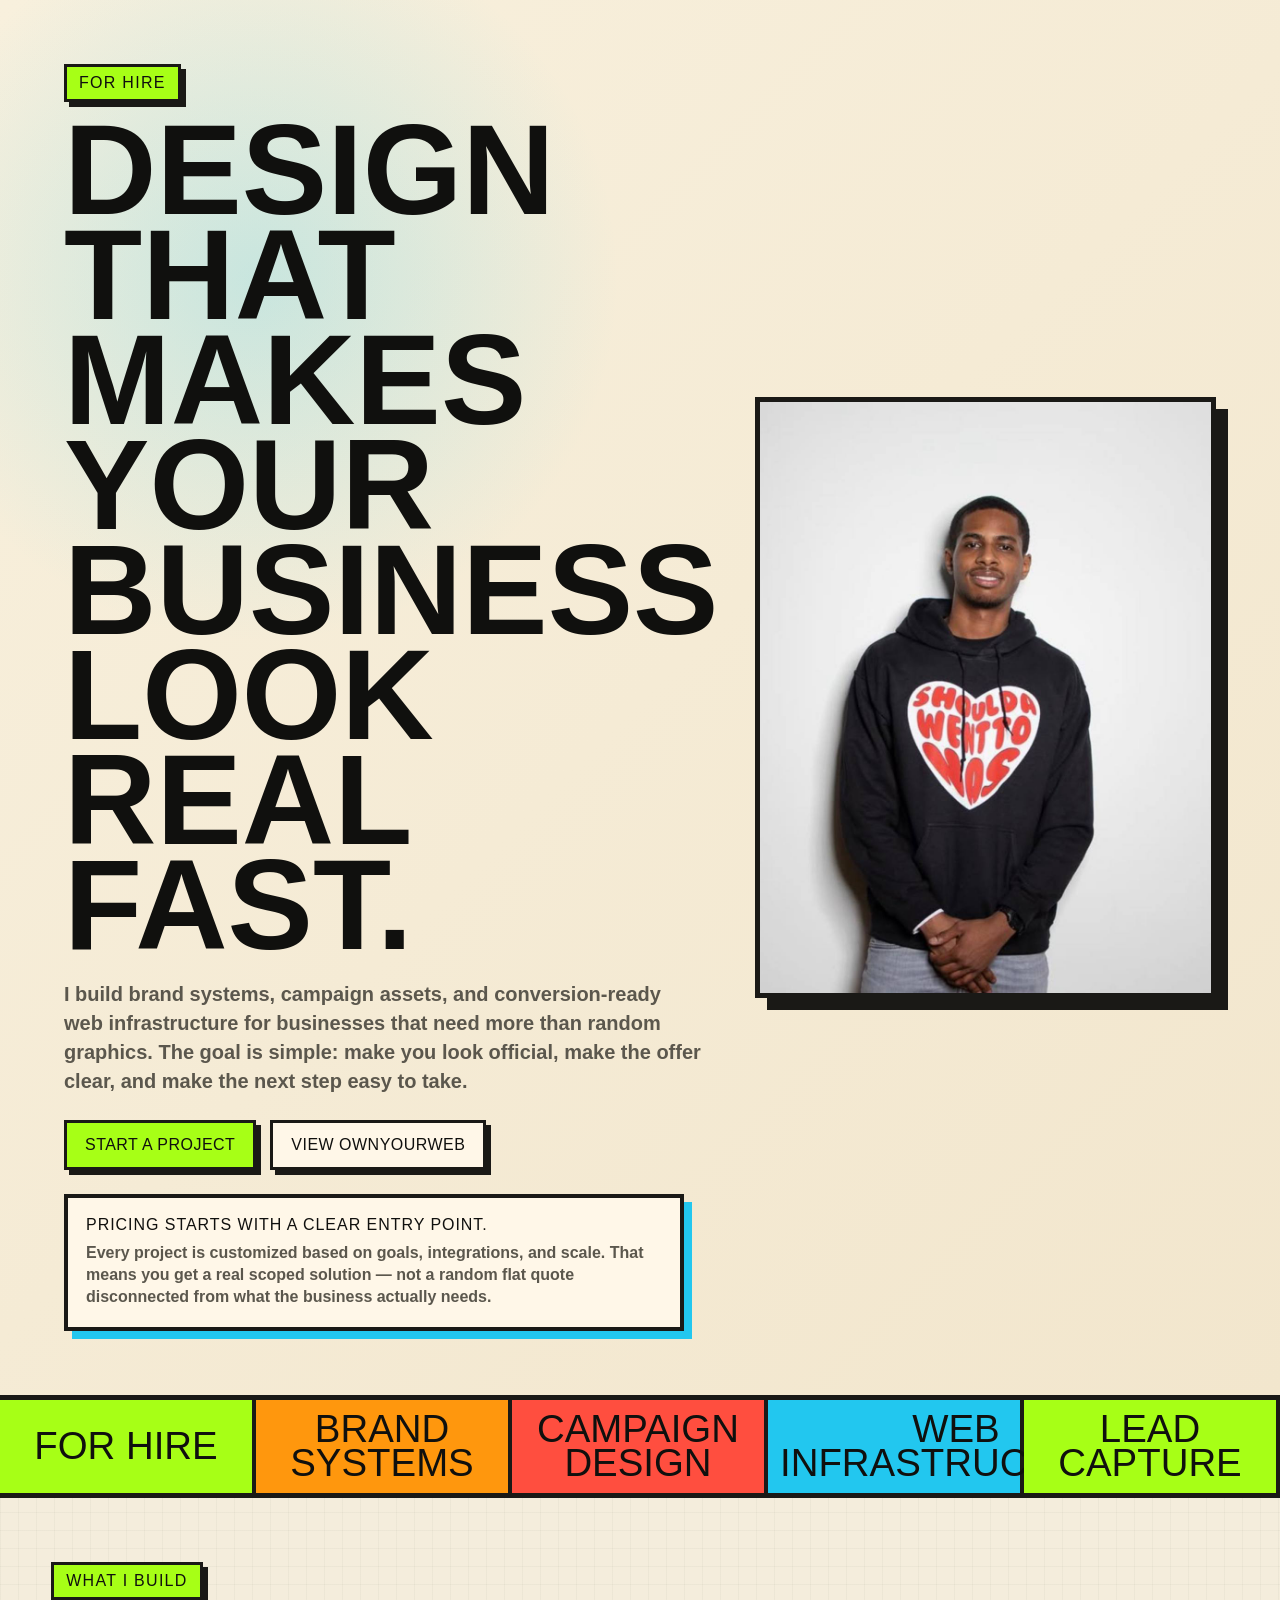
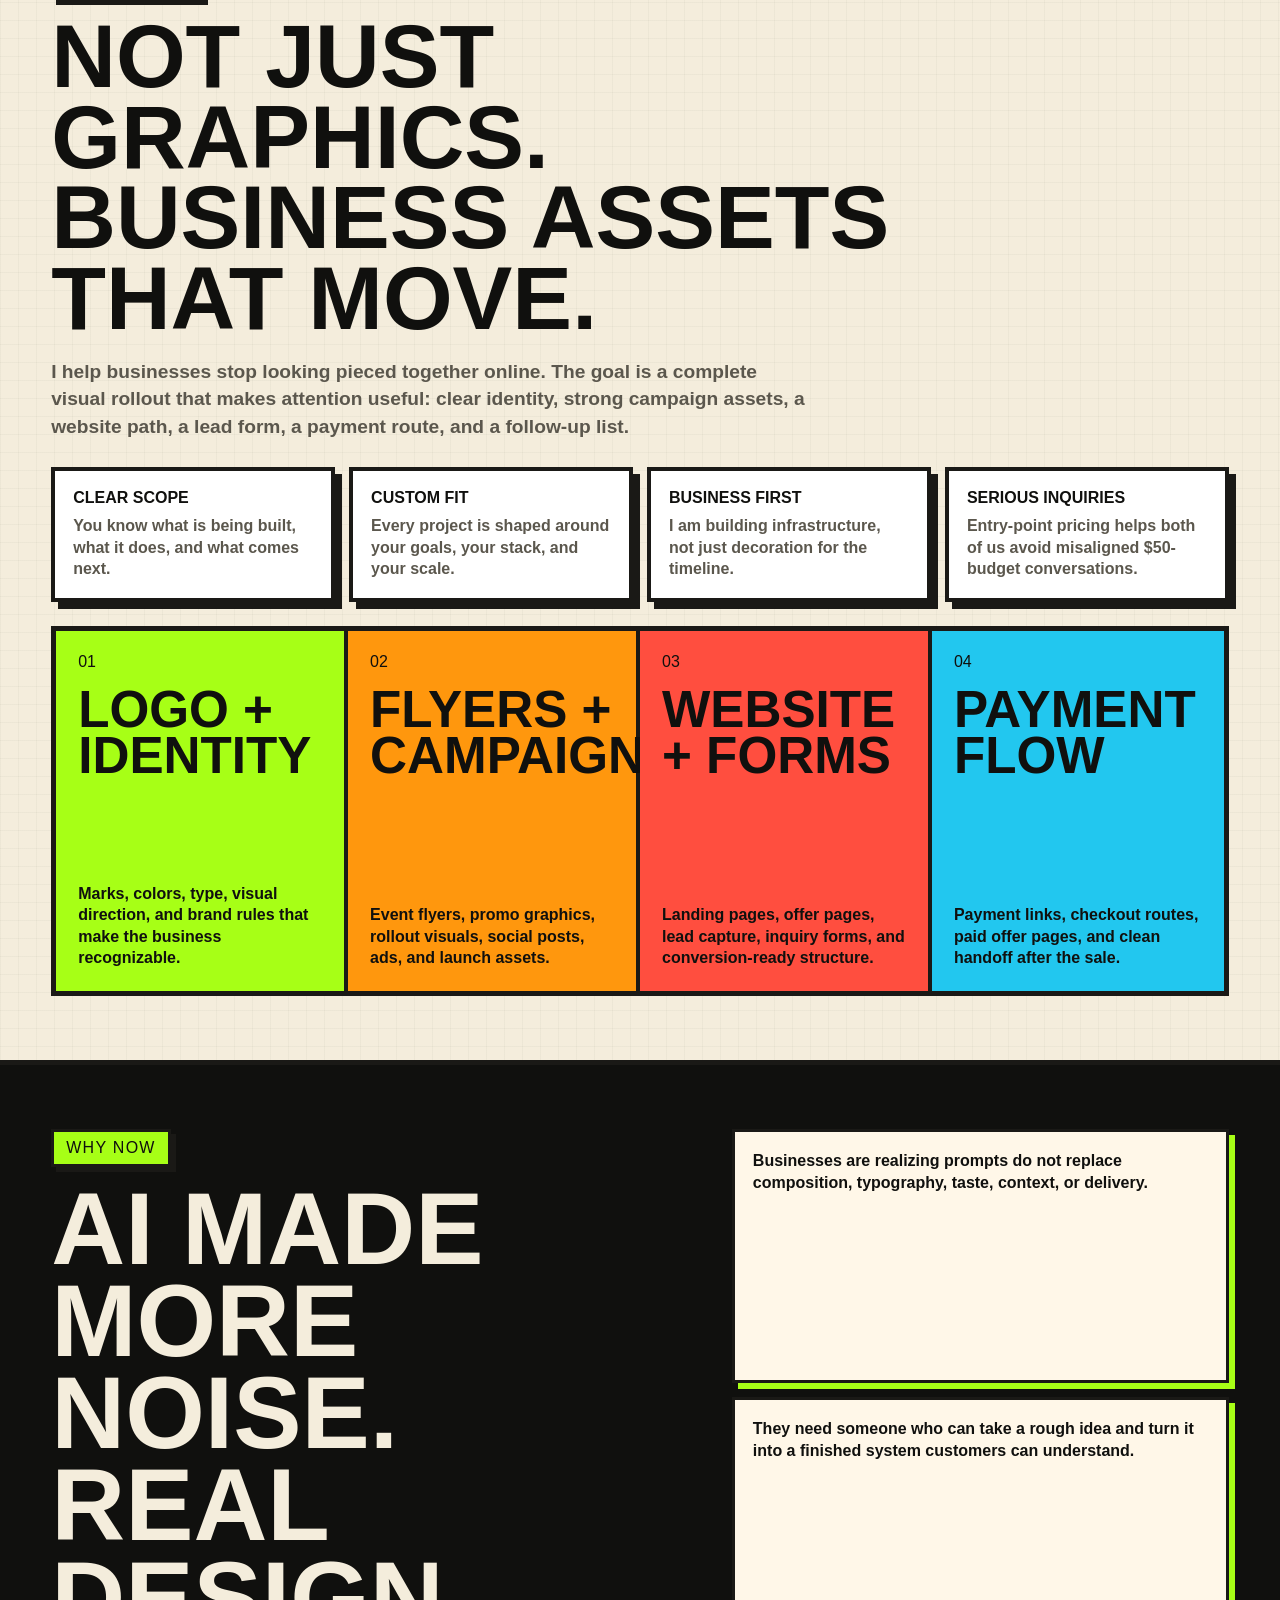
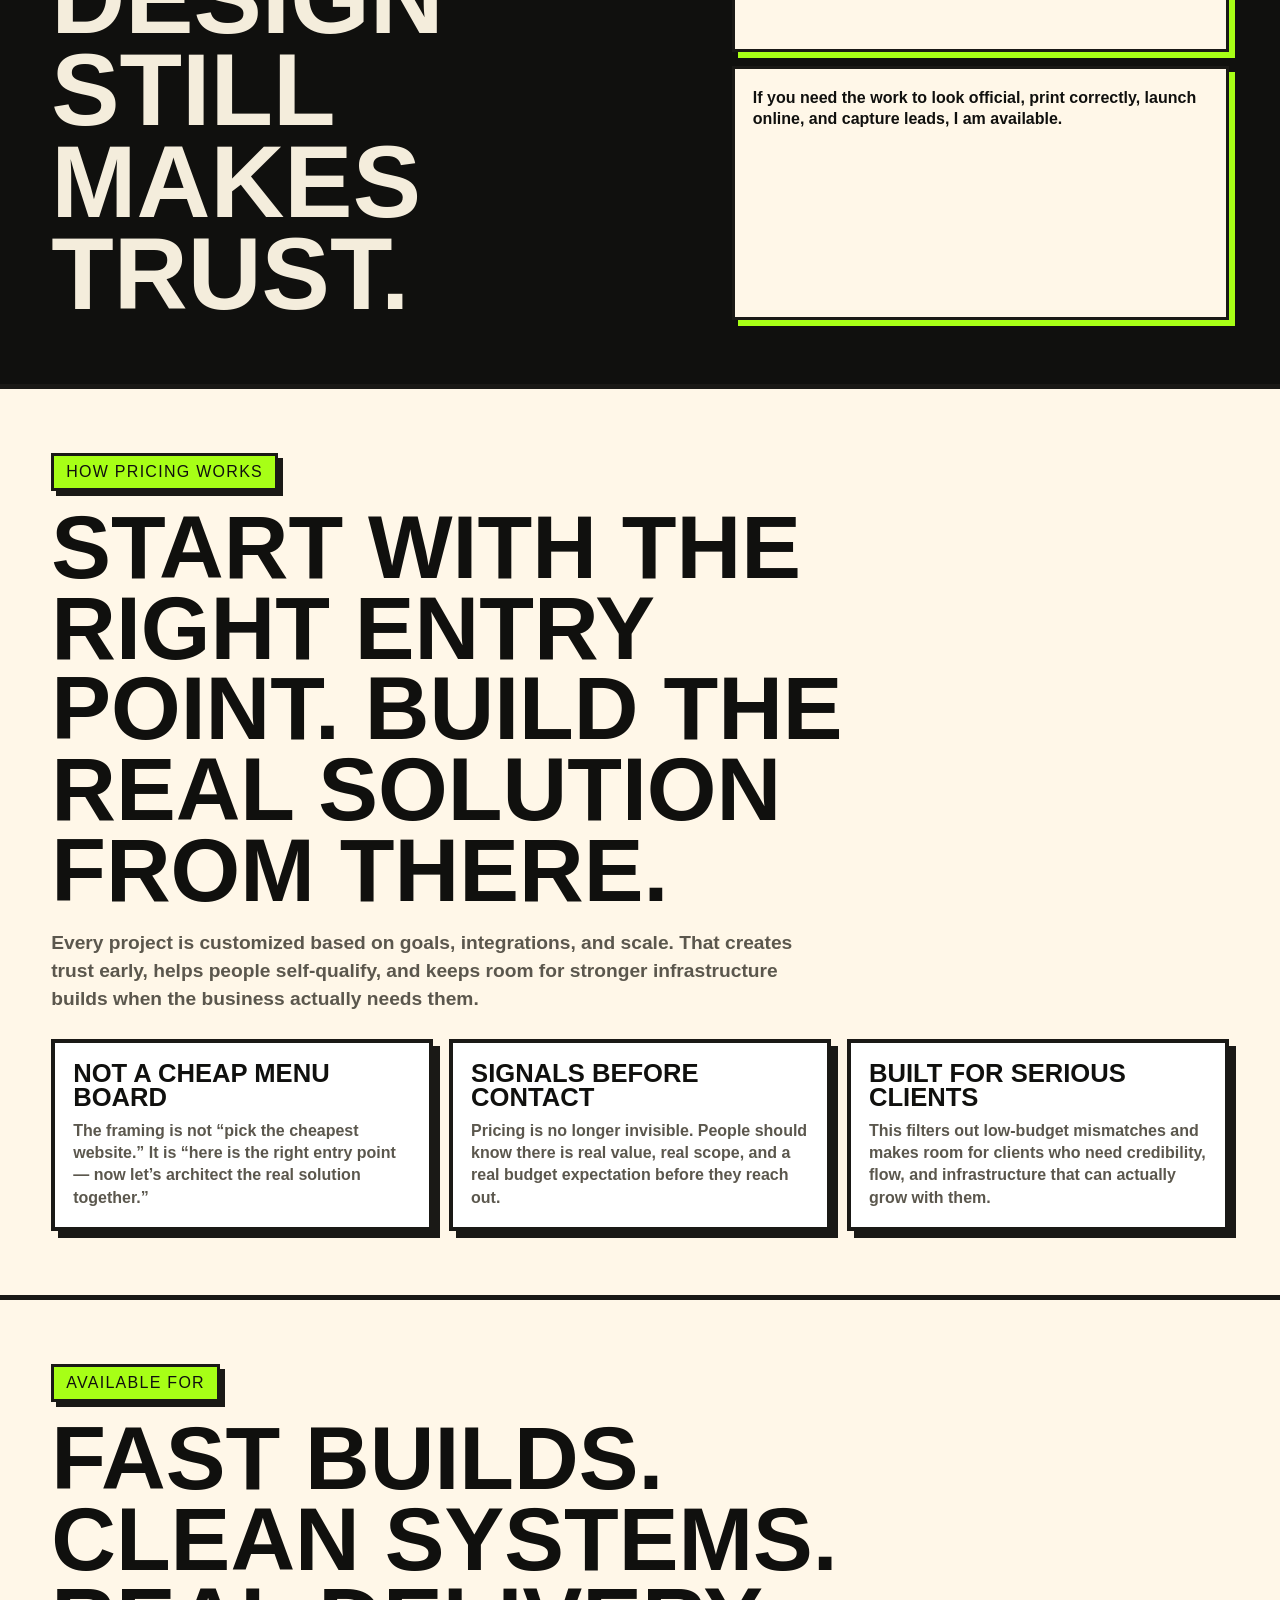
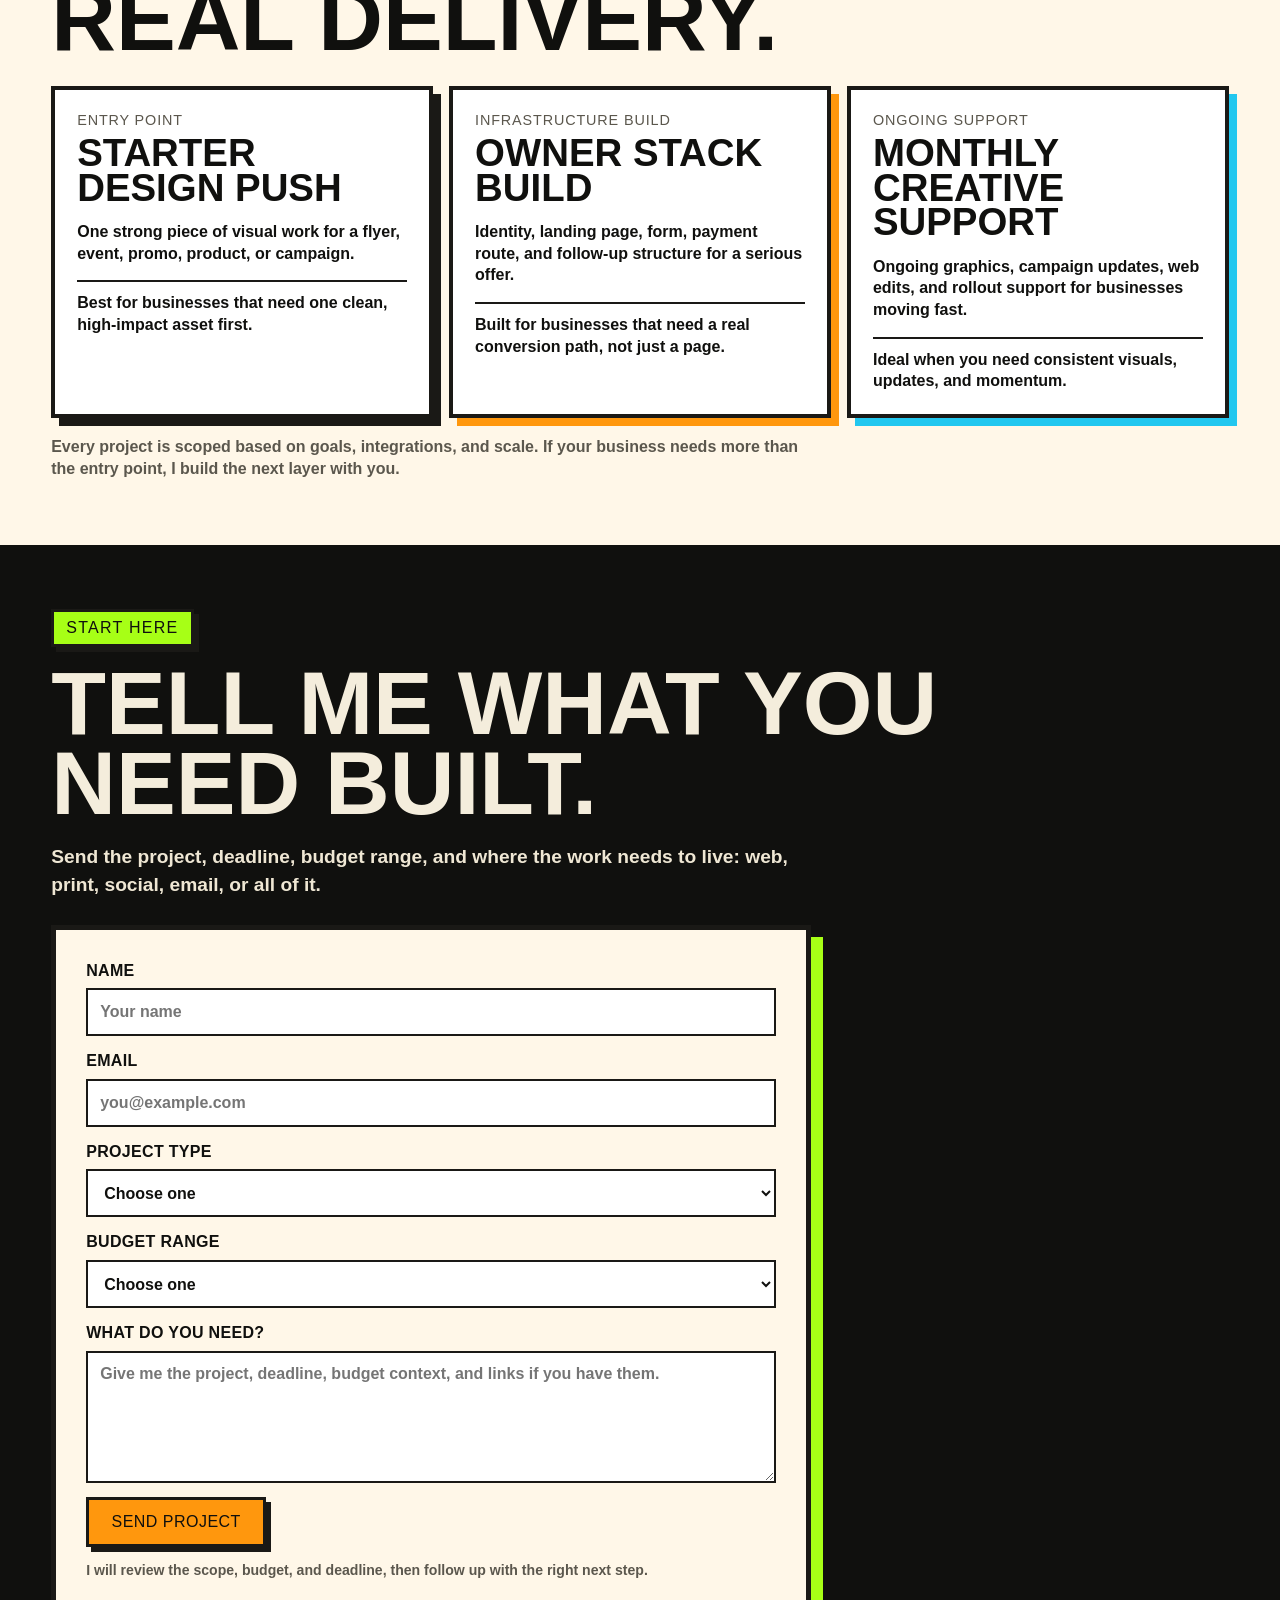
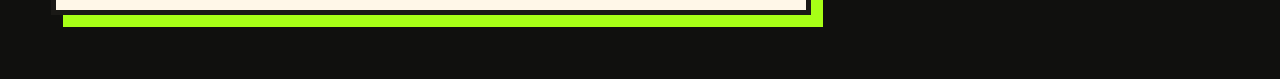
==== for-hire.html @ d0edcb5b "Strengthen For Hire trust and pricing signals" ====
<!doctype html>
<html lang="en">
  <head>
    <meta charset="utf-8" />
    <meta name="viewport" content="width=device-width, initial-scale=1" />
    <title>For Hire | OwnYourWeb</title>
    <meta
      name="description"
      content="Hire a designer to build the visual system, campaign assets, and web infrastructure your business needs to look real and collect leads."
    />
    <link rel="stylesheet" href="./styles.css" />
  </head>
  <body class="for-hire-page">
    <main class="for-hire-shell">
      <section class="for-hire-hero">
        <div class="for-hire-copy">
          <p class="eyebrow">For Hire</p>
          <h1>Design that makes your business look real fast.</h1>
          <p class="lede">
            I build brand systems, campaign assets, and conversion-ready web infrastructure for businesses that need more than random graphics. The goal is simple: make you look official, make the offer clear, and make the next step easy to take.
          </p>
          <div class="hire-actions" aria-label="For hire actions">
            <a class="button-link button-lime" href="#hireForm">Start a Project</a>
            <a class="button-link button-paper" href="https://ownyourweb.xyz">View OwnYourWeb</a>
          </div>
          <div class="hire-signal-box">
            <span>Pricing starts with a clear entry point.</span>
            <p>
              Every project is customized based on goals, integrations, and scale. That means you get a real scoped solution — not a random flat quote disconnected from what the business actually needs.
            </p>
          </div>
        </div>

        <figure class="hire-poster">
          <img
            src="./assets/hire-me-avatar.jpg"
            alt="Portrait avatar of Nasirr for the HIRE ME page."
          />
        </figure>
      </section>

      <section class="hire-marquee" aria-label="Designer availability">
        <span>For Hire</span>
        <span>Brand Systems</span>
        <span>Campaign Design</span>
        <span>Web Infrastructure</span>
        <span>Lead Capture</span>
      </section>

      <section class="hire-proof">
        <div class="section-head">
          <p class="eyebrow">What I Build</p>
          <h2>Not just graphics. Business assets that move.</h2>
          <p>
            I help businesses stop looking pieced together online. The goal is a complete
            visual rollout that makes attention useful: clear identity, strong campaign assets,
            a website path, a lead form, a payment route, and a follow-up list.
          </p>
        </div>

        <div class="trust-strip" aria-label="Trust signals">
          <article>
            <strong>Clear Scope</strong>
            <p>You know what is being built, what it does, and what comes next.</p>
          </article>
          <article>
            <strong>Custom Fit</strong>
            <p>Every project is shaped around your goals, your stack, and your scale.</p>
          </article>
          <article>
            <strong>Business First</strong>
            <p>I am building infrastructure, not just decoration for the timeline.</p>
          </article>
          <article>
            <strong>Serious Inquiries</strong>
            <p>Entry-point pricing helps both of us avoid misaligned $50-budget conversations.</p>
          </article>
        </div>

        <div class="hire-grid">
          <article class="hire-card accent-lime">
            <span>01</span>
            <h3>Logo + Identity</h3>
            <p>Marks, colors, type, visual direction, and brand rules that make the business recognizable.</p>
          </article>
          <article class="hire-card accent-orange">
            <span>02</span>
            <h3>Flyers + Campaigns</h3>
            <p>Event flyers, promo graphics, rollout visuals, social posts, ads, and launch assets.</p>
          </article>
          <article class="hire-card accent-red">
            <span>03</span>
            <h3>Website + Forms</h3>
            <p>Landing pages, offer pages, lead capture, inquiry forms, and conversion-ready structure.</p>
          </article>
          <article class="hire-card accent-blue">
            <span>04</span>
            <h3>Payment Flow</h3>
            <p>Payment links, checkout routes, paid offer pages, and clean handoff after the sale.</p>
          </article>
        </div>
      </section>

      <section class="hire-split">
        <div>
          <p class="eyebrow">Why Now</p>
          <h2>AI made more noise. Real design still makes trust.</h2>
        </div>
        <div class="hire-list">
          <p>Businesses are realizing prompts do not replace composition, typography, taste, context, or delivery.</p>
          <p>They need someone who can take a rough idea and turn it into a finished system customers can understand.</p>
          <p>If you need the work to look official, print correctly, launch online, and capture leads, I am available.</p>
        </div>
      </section>

      <section class="hire-pricing">
        <div class="section-head">
          <p class="eyebrow">How Pricing Works</p>
          <h2>Start with the right entry point. Build the real solution from there.</h2>
          <p>
            Every project is customized based on goals, integrations, and scale. That creates trust early, helps people self-qualify, and keeps room for stronger infrastructure builds when the business actually needs them.
          </p>
        </div>
        <div class="pricing-notes">
          <article>
            <h3>Not a cheap menu board</h3>
            <p>The framing is not “pick the cheapest website.” It is “here is the right entry point — now let’s architect the real solution together.”</p>
          </article>
          <article>
            <h3>Signals before contact</h3>
            <p>Pricing is no longer invisible. People should know there is real value, real scope, and a real budget expectation before they reach out.</p>
          </article>
          <article>
            <h3>Built for serious clients</h3>
            <p>This filters out low-budget mismatches and makes room for clients who need credibility, flow, and infrastructure that can actually grow with them.</p>
          </article>
        </div>
      </section>

      <section class="hire-packages">
        <div class="section-head">
          <p class="eyebrow">Available For</p>
          <h2>Fast builds. Clean systems. Real delivery.</h2>
        </div>
        <div class="package-grid">
          <article>
            <span class="package-kicker">Entry Point</span>
            <h3>Starter Design Push</h3>
            <p>One strong piece of visual work for a flyer, event, promo, product, or campaign.</p>
            <p class="package-note">Best for businesses that need one clean, high-impact asset first.</p>
          </article>
          <article>
            <span class="package-kicker">Infrastructure Build</span>
            <h3>Owner Stack Build</h3>
            <p>Identity, landing page, form, payment route, and follow-up structure for a serious offer.</p>
            <p class="package-note">Built for businesses that need a real conversion path, not just a page.</p>
          </article>
          <article>
            <span class="package-kicker">Ongoing Support</span>
            <h3>Monthly Creative Support</h3>
            <p>Ongoing graphics, campaign updates, web edits, and rollout support for businesses moving fast.</p>
            <p class="package-note">Ideal when you need consistent visuals, updates, and momentum.</p>
          </article>
        </div>
        <p class="packages-disclaimer">Every project is scoped based on goals, integrations, and scale. If your business needs more than the entry point, I build the next layer with you.</p>
      </section>

      <section class="hire-form-section" id="hireForm">
        <div class="section-head">
          <p class="eyebrow">Start Here</p>
          <h2>Tell me what you need built.</h2>
          <p>Send the project, deadline, budget range, and where the work needs to live: web, print, social, email, or all of it.</p>
        </div>

        <form id="forHireForm" class="hire-form" method="post">
          <input type="hidden" name="source" value="For Hire Landing Page" />
          <label class="honeypot" aria-hidden="true">
            Website
            <input name="website" tabindex="-1" autocomplete="off" />
          </label>
          <label>
            Name
            <input name="name" autocomplete="name" required placeholder="Your name" />
          </label>
          <label>
            Email
            <input name="email" type="email" autocomplete="email" required placeholder="you@example.com" />
          </label>
          <label>
            Project Type
            <select name="projectType" required>
              <option value="">Choose one</option>
              <option>Logo / identity</option>
              <option>Flyer / event graphics</option>
              <option>Website / landing page</option>
              <option>Full Owner Stack</option>
              <option>Monthly creative support</option>
            </select>
          </label>
          <label>
            Budget Range
            <select name="budgetRange" required>
              <option value="">Choose one</option>
              <option>$150–$300</option>
              <option>$300–$750</option>
              <option>$750–$1,500</option>
              <option>$1,500+</option>
            </select>
          </label>
          <label>
            What do you need?
            <textarea name="projectDetails" rows="5" required placeholder="Give me the project, deadline, budget context, and links if you have them."></textarea>
          </label>
          <button type="submit">Send Project</button>
          <p id="forHireMessage" class="fine-print" role="status">I will review the scope, budget, and deadline, then follow up with the right next step.</p>
        </form>
      </section>
    </main>

    <script src="./for-hire.js?v=20260522"></script>
  </body>
</html>
---- styles.css ----
:root {
  --ink: #10100e;
  --muted: #5b574d;
  --paper: #f4eddc;
  --paper-strong: #fff7e8;
  --lime: #a7ff16;
  --orange: #ff970d;
  --red: #ff4e3f;
  --blue: #22c7ef;
  --line: #1a1916;
}

* {
  box-sizing: border-box;
}

html {
  scroll-behavior: smooth;
}

body {
  margin: 0;
  background: var(--paper);
  color: var(--ink);
  font-family: Impact, Haettenschweiler, "Arial Narrow Bold", sans-serif;
}

body.is-locked {
  overflow: hidden;
}

button,
input,
select,
textarea {
  font: inherit;
}

button,
.cta-band a,
.button-link {
  min-height: 50px;
  display: inline-flex;
  align-items: center;
  justify-content: center;
  border: 3px solid var(--line);
  background: var(--orange);
  color: var(--ink);
  box-shadow: 5px 5px 0 var(--line);
  cursor: pointer;
  text-transform: uppercase;
  text-decoration: none;
  letter-spacing: 0.03em;
}

button:hover,
.cta-band a:hover,
.button-link:hover {
  transform: translate(2px, 2px);
  box-shadow: 3px 3px 0 var(--line);
}

input,
select,
textarea {
  width: 100%;
  min-height: 48px;
  border: 2px solid var(--line);
  border-radius: 0;
  background: #fff;
  color: var(--ink);
  padding: 10px 12px;
  font-family: Arial, Helvetica, sans-serif;
  font-weight: 800;
}

textarea {
  resize: vertical;
  line-height: 1.35;
}

input[type="checkbox"] {
  width: 22px;
  height: 22px;
  min-height: auto;
  accent-color: var(--lime);
}

.page-shell {
  min-height: 100vh;
}

.is-locked .stack-details,
.is-locked .audit-section,
.is-locked .launch-plan,
.is-locked .cta-band {
  display: none;
}

.email-gate {
  position: fixed;
  inset: 0;
  z-index: 20;
  display: grid;
  place-items: center;
  padding: 18px;
  background: rgba(16, 16, 14, 0.72);
}

.email-gate[hidden] {
  display: none;
}

.gate-panel {
  width: min(100%, 540px);
  max-height: calc(100vh - 36px);
  overflow: auto;
  padding: clamp(18px, 4vw, 30px);
  background: var(--paper-strong);
  border: 5px solid var(--line);
  box-shadow: 12px 12px 0 var(--line);
  display: grid;
  gap: 14px;
}

.gate-panel h2 {
  margin: 0;
  font-size: clamp(2rem, 7vw, 4.2rem);
  line-height: 0.9;
  text-transform: uppercase;
  letter-spacing: 0;
}

.gate-panel p {
  margin: 0;
  color: var(--muted);
  font-family: Arial, Helvetica, sans-serif;
  font-size: 1rem;
  line-height: 1.45;
  font-weight: 800;
}

.gate-panel label {
  display: grid;
  gap: 6px;
  font-size: 0.9rem;
  letter-spacing: 0.06em;
  text-transform: uppercase;
}

.honeypot {
  position: absolute;
  left: -10000px;
  width: 1px;
  height: 1px;
  overflow: hidden;
}

.hero {
  display: grid;
  grid-template-columns: minmax(0, 0.95fr) minmax(320px, 0.82fr);
  gap: clamp(24px, 4vw, 56px);
  align-items: center;
  padding: clamp(22px, 4vw, 56px);
  min-height: 92vh;
  background:
    radial-gradient(circle at 25% 20%, rgba(167, 255, 22, 0.16), transparent 28%),
    linear-gradient(135deg, #f8f0dd 0%, #f2e6cd 100%);
}

.hero-copy {
  max-width: 720px;
}

.eyebrow {
  width: fit-content;
  margin: 0 0 16px;
  padding: 7px 12px;
  background: var(--lime);
  border: 3px solid var(--line);
  box-shadow: 5px 5px 0 var(--line);
  letter-spacing: 0.08em;
  text-transform: uppercase;
  font-size: clamp(0.8rem, 2vw, 1rem);
}

h1 {
  margin: 0;
  max-width: 800px;
  font-size: clamp(3rem, 8vw, 7.2rem);
  line-height: 0.83;
  letter-spacing: 0;
  text-transform: uppercase;
}

.lede {
  max-width: 660px;
  margin: 22px 0;
  color: var(--muted);
  font-family: Arial, Helvetica, sans-serif;
  font-size: clamp(1rem, 2.5vw, 1.25rem);
  line-height: 1.45;
  font-weight: 800;
}

.unlock-banner {
  width: fit-content;
  max-width: 100%;
  margin-top: 22px;
  padding: 14px 16px;
  background: var(--paper-strong);
  border: 3px solid var(--line);
  box-shadow: 7px 7px 0 var(--line);
}

.unlock-banner span {
  display: block;
  margin-bottom: 4px;
  color: var(--lime);
  text-transform: uppercase;
  letter-spacing: 0.08em;
  text-shadow: 2px 2px 0 var(--line);
}

.unlock-banner p,
.fine-print {
  margin: 0;
  color: var(--muted);
  font-family: Arial, Helvetica, sans-serif;
  font-size: 0.88rem;
  line-height: 1.4;
  font-weight: 800;
}

.poster-wrap {
  margin: 0;
}

.poster-wrap img {
  display: block;
  width: 100%;
  max-height: 82vh;
  object-fit: contain;
  border: 5px solid var(--line);
  box-shadow: 12px 12px 0 var(--line);
  background: var(--paper);
}

.stack-strip {
  display: grid;
  grid-template-columns: repeat(5, minmax(0, 1fr));
  gap: 0;
  border-top: 5px solid var(--line);
  border-bottom: 5px solid var(--line);
}

.stack-strip article {
  min-height: 180px;
  padding: 20px;
  border-right: 4px solid var(--line);
}

.stack-strip article:nth-child(1),
.stack-strip article:nth-child(5) {
  background: var(--lime);
}

.stack-strip article:nth-child(2) {
  background: var(--orange);
}

.stack-strip article:nth-child(3) {
  background: var(--red);
}

.stack-strip article:nth-child(4) {
  background: var(--blue);
}

.stack-strip span {
  display: block;
  margin-bottom: 8px;
  font-size: 0.95rem;
}

.stack-strip h2 {
  margin: 0 0 8px;
  font-size: clamp(1.35rem, 2.5vw, 2rem);
  line-height: 0.95;
  text-transform: uppercase;
}

.stack-strip p {
  margin: 0;
  font-family: Arial, Helvetica, sans-serif;
  font-size: 0.92rem;
  line-height: 1.35;
  font-weight: 800;
}

.stack-details,
.audit-section,
.launch-plan,
.cta-band {
  padding: clamp(30px, 5vw, 68px) clamp(20px, 4vw, 56px);
}

.stack-details:focus {
  outline: none;
}

.section-head {
  max-width: 900px;
  margin-bottom: 26px;
}

.section-head h2,
.cta-band h2 {
  margin: 0;
  font-size: clamp(2.4rem, 7vw, 6rem);
  line-height: 0.9;
  text-transform: uppercase;
  letter-spacing: 0;
}

.section-head p:not(.eyebrow),
.cta-band p {
  max-width: 760px;
  color: var(--muted);
  font-family: Arial, Helvetica, sans-serif;
  font-size: clamp(1rem, 2.3vw, 1.2rem);
  line-height: 1.45;
  font-weight: 800;
}

.detail-grid {
  display: grid;
  grid-template-columns: repeat(5, minmax(220px, 1fr));
  border: 5px solid var(--line);
}

.detail-card {
  min-height: 520px;
  padding: 22px;
  border-right: 4px solid var(--line);
  display: flex;
  flex-direction: column;
  gap: 14px;
}

.detail-card:last-child {
  border-right: 0;
}

.detail-card span {
  font-size: 1rem;
}

.detail-card h3 {
  margin: 0;
  font-size: clamp(2rem, 3vw, 3rem);
  line-height: 0.9;
  text-transform: uppercase;
}

.detail-card p,
.detail-card li,
.detail-card strong,
.audit-list label,
.launch-plan li {
  font-family: Arial, Helvetica, sans-serif;
  font-weight: 900;
}

.detail-lede {
  margin: 0;
  color: var(--line);
  font-size: 1rem;
}

.detail-card ul {
  margin: 0;
  padding-left: 18px;
}

.detail-card li {
  margin: 0 0 10px;
  line-height: 1.35;
}

.detail-card strong {
  margin-top: auto;
  line-height: 1.35;
}

.accent-lime {
  background: var(--lime);
}

.accent-orange {
  background: var(--orange);
}

.accent-red {
  background: var(--red);
}

.accent-blue {
  background: var(--blue);
}

.audit-section {
  background: var(--paper-strong);
  border-top: 5px solid var(--line);
  border-bottom: 5px solid var(--line);
}

.audit-list {
  display: grid;
  grid-template-columns: repeat(2, minmax(0, 1fr));
  gap: 14px;
}

.audit-list label {
  display: grid;
  grid-template-columns: 24px 1fr;
  gap: 12px;
  align-items: start;
  padding: 16px;
  background: #fff;
  border: 3px solid var(--line);
  box-shadow: 5px 5px 0 var(--line);
  line-height: 1.35;
}

.launch-plan {
  background: var(--paper);
}

.launch-plan ol {
  display: grid;
  grid-template-columns: repeat(7, minmax(0, 1fr));
  margin: 0;
  padding: 0;
  list-style: none;
  border: 5px solid var(--line);
}

.launch-plan li {
  min-width: 0;
  min-height: 230px;
  padding: 18px;
  border-right: 4px solid var(--line);
  background: var(--paper-strong);
  line-height: 1.35;
}

.launch-plan li:nth-child(2n) {
  background: var(--blue);
}

.launch-plan li:nth-child(3n) {
  background: var(--orange);
}

.launch-plan li:last-child {
  border-right: 0;
  background: var(--lime);
}

.launch-plan span {
  display: block;
  margin-bottom: 12px;
  font-family: Impact, Haettenschweiler, "Arial Narrow Bold", sans-serif;
  font-size: 1.45rem;
  text-transform: uppercase;
}

.cta-band {
  background: var(--ink);
  color: var(--paper);
}

.cta-band .eyebrow {
  color: var(--ink);
}

.cta-band p {
  color: #efe7d4;
}

.cta-band a {
  width: fit-content;
  margin-top: 8px;
  padding: 0 18px;
  background: var(--lime);
}

.for-hire-page {
  overflow-x: hidden;
}

.for-hire-shell {
  min-height: 100vh;
  background:
    linear-gradient(rgba(16, 16, 14, 0.03) 1px, transparent 1px),
    linear-gradient(90deg, rgba(16, 16, 14, 0.03) 1px, transparent 1px),
    var(--paper);
  background-size: 18px 18px;
}

.for-hire-hero {
  display: grid;
  grid-template-columns: minmax(0, 1fr) minmax(300px, 0.72fr);
  gap: clamp(24px, 4vw, 56px);
  align-items: center;
  min-height: 92vh;
  padding: clamp(24px, 5vw, 64px);
  background:
    radial-gradient(circle at 20% 20%, rgba(34, 199, 239, 0.22), transparent 24%),
    linear-gradient(135deg, #f8f0dd 0%, #f2e6cd 100%);
  border-bottom: 5px solid var(--line);
}

.for-hire-copy h1 {
  margin: 0;
  max-width: 920px;
  font-size: clamp(3.4rem, 10vw, 9rem);
  line-height: 0.82;
  text-transform: uppercase;
}

.hire-actions {
  display: flex;
  flex-wrap: wrap;
  gap: 14px;
  margin-top: 24px;
}

.hire-signal-box {
  width: min(100%, 620px);
  margin-top: 24px;
  padding: 18px;
  background: var(--paper-strong);
  border: 4px solid var(--line);
  box-shadow: 8px 8px 0 var(--blue);
}

.hire-signal-box span {
  display: block;
  margin-bottom: 8px;
  color: var(--ink);
  text-transform: uppercase;
  letter-spacing: 0.06em;
}

.hire-signal-box p,
.packages-disclaimer,
.pricing-notes p {
  margin: 0;
  color: var(--muted);
  font-family: Arial, Helvetica, sans-serif;
  font-weight: 900;
  line-height: 1.4;
}

.button-link {
  padding: 0 18px;
}

.button-lime {
  background: var(--lime);
}

.button-paper {
  background: var(--paper-strong);
}

.hire-poster {
  margin: 0;
}

.hire-poster img {
  display: block;
  width: 100%;
  border: 5px solid var(--line);
  box-shadow: 12px 12px 0 var(--line);
  background: var(--paper);
}

.hire-marquee {
  display: grid;
  grid-template-columns: repeat(5, minmax(0, 1fr));
  border-bottom: 5px solid var(--line);
}

.hire-marquee span {
  min-height: 88px;
  display: grid;
  place-items: center;
  padding: 12px;
  border-right: 4px solid var(--line);
  text-align: center;
  text-transform: uppercase;
  font-size: clamp(1.2rem, 3vw, 2.4rem);
  line-height: 0.9;
}

.hire-marquee span:nth-child(1),
.hire-marquee span:nth-child(5) {
  background: var(--lime);
}

.hire-marquee span:nth-child(2) {
  background: var(--orange);
}

.hire-marquee span:nth-child(3) {
  background: var(--red);
}

.hire-marquee span:nth-child(4) {
  background: var(--blue);
}

.hire-proof,
.hire-packages,
.hire-form-section {
  padding: clamp(30px, 5vw, 68px) clamp(20px, 4vw, 56px);
}

.trust-strip {
  display: grid;
  grid-template-columns: repeat(4, minmax(0, 1fr));
  gap: 14px;
  margin-bottom: 24px;
}

.trust-strip article,
.pricing-notes article {
  padding: 18px;
  background: #fff;
  border: 4px solid var(--line);
  box-shadow: 7px 7px 0 var(--line);
}

.trust-strip strong,
.pricing-notes h3,
.package-kicker {
  display: block;
  margin-bottom: 8px;
  text-transform: uppercase;
}

.trust-strip p {
  margin: 0;
  color: var(--muted);
  font-family: Arial, Helvetica, sans-serif;
  font-weight: 900;
  line-height: 1.35;
}

.hire-grid {
  display: grid;
  grid-template-columns: repeat(4, minmax(0, 1fr));
  border: 5px solid var(--line);
}

.hire-card {
  min-height: 360px;
  padding: 22px;
  border-right: 4px solid var(--line);
  display: flex;
  flex-direction: column;
  gap: 16px;
}

.hire-card:last-child {
  border-right: 0;
}

.hire-card span,
.package-grid h3 {
  font-size: 1rem;
}

.hire-card h3,
.package-grid h3,
.hire-split h2 {
  margin: 0;
  text-transform: uppercase;
  line-height: 0.9;
}

.hire-card h3 {
  font-size: clamp(2.1rem, 4vw, 3.4rem);
}

.hire-card p,
.hire-list p,
.package-grid p,
.hire-form label {
  font-family: Arial, Helvetica, sans-serif;
  font-weight: 900;
  line-height: 1.35;
}

.hire-card p {
  margin: auto 0 0;
  font-size: 1rem;
}

.hire-split {
  display: grid;
  grid-template-columns: minmax(0, 0.95fr) minmax(280px, 0.75fr);
  gap: clamp(24px, 4vw, 56px);
  padding: clamp(30px, 5vw, 68px) clamp(20px, 4vw, 56px);
  background: var(--ink);
  color: var(--paper);
  border-top: 5px solid var(--line);
  border-bottom: 5px solid var(--line);
}

.hire-split .eyebrow {
  color: var(--ink);
}

.hire-split h2 {
  max-width: 850px;
  font-size: clamp(2.8rem, 8vw, 7rem);
}

.hire-list {
  display: grid;
  gap: 14px;
}

.hire-list p {
  margin: 0;
  padding: 18px;
  background: var(--paper-strong);
  color: var(--ink);
  border: 3px solid var(--line);
  box-shadow: 6px 6px 0 var(--lime);
}

.hire-pricing,
.hire-packages {
  background: var(--paper-strong);
}

.hire-pricing {
  padding: clamp(30px, 5vw, 68px) clamp(20px, 4vw, 56px);
  border-bottom: 5px solid var(--line);
}

.pricing-notes {
  display: grid;
  grid-template-columns: repeat(3, minmax(0, 1fr));
  gap: 16px;
}

.pricing-notes h3 {
  margin: 0 0 10px;
  font-size: clamp(1.2rem, 2vw, 1.8rem);
  line-height: 0.95;
}

.package-grid {
  display: grid;
  grid-template-columns: repeat(3, minmax(0, 1fr));
  gap: 16px;
}

.package-grid article {
  min-height: 260px;
  padding: 22px;
  background: #fff;
  border: 4px solid var(--line);
  box-shadow: 8px 8px 0 var(--line);
}

.package-grid article:nth-child(2) {
  box-shadow: 8px 8px 0 var(--orange);
}

.package-grid article:nth-child(3) {
  box-shadow: 8px 8px 0 var(--blue);
}

.package-grid h3 {
  font-size: clamp(1.9rem, 3vw, 3rem);
}

.package-kicker {
  color: var(--muted);
  font-size: 0.9rem;
  letter-spacing: 0.06em;
}

.package-grid p {
  margin: 16px 0 0;
}

.package-note {
  padding-top: 10px;
  border-top: 2px solid var(--line);
}

.packages-disclaimer {
  margin-top: 18px;
  max-width: 760px;
}

.hire-form-section {
  background: var(--ink);
  color: var(--paper);
}

.hire-form-section .eyebrow {
  color: var(--ink);
}

.hire-form-section .section-head p:not(.eyebrow) {
  color: #efe7d4;
}

.hire-form {
  width: min(100%, 760px);
  display: grid;
  gap: 14px;
  padding: clamp(18px, 4vw, 30px);
  background: var(--paper-strong);
  color: var(--ink);
  border: 5px solid var(--line);
  box-shadow: 12px 12px 0 var(--lime);
}

.hire-form label {
  display: grid;
  gap: 7px;
  text-transform: uppercase;
  letter-spacing: 0.02em;
}

.hire-form button {
  width: fit-content;
  min-width: 180px;
  background: var(--orange);
}

.hire-form .fine-print {
  color: var(--muted);
}

@media (max-width: 1200px) {
  .detail-grid,
  .launch-plan ol,
  .hire-grid,
  .trust-strip,
  .pricing-notes {
    grid-template-columns: 1fr;
  }

  .detail-card,
  .launch-plan li,
  .hire-card {
    min-height: auto;
    border-right: 0;
    border-bottom: 4px solid var(--line);
  }

  .detail-card:last-child,
  .launch-plan li:last-child,
  .hire-card:last-child {
    border-bottom: 0;
  }
}

@media (max-width: 900px) {
  .hero,
  .for-hire-hero,
  .hire-split {
    grid-template-columns: 1fr;
    min-height: auto;
  }

  .poster-wrap {
    order: -1;
  }

  .poster-wrap img {
    max-height: none;
  }

  .stack-strip,
  .audit-list,
  .hire-marquee,
  .package-grid {
    grid-template-columns: 1fr;
  }

  .stack-strip article,
  .hire-marquee span {
    min-height: auto;
    border-right: 0;
    border-bottom: 4px solid var(--line);
  }

  .hire-poster {
    order: -1;
  }
}

@media (max-width: 520px) {
  .hero,
  .for-hire-hero,
  .stack-details,
  .audit-section,
  .launch-plan,
  .cta-band,
  .hire-proof,
  .hire-split,
  .hire-packages,
  .hire-form-section {
    padding-inline: 20px;
  }

  h1,
  .for-hire-copy h1 {
    font-size: clamp(2.6rem, 15vw, 4.6rem);
  }

  .section-head h2,
  .cta-band h2,
  .gate-panel h2,
  .hire-split h2 {
    font-size: clamp(2rem, 13vw, 3.5rem);
  }

  .hire-actions {
    display: grid;
  }

  .button-link,
  .hire-form button {
    width: 100%;
  }
}
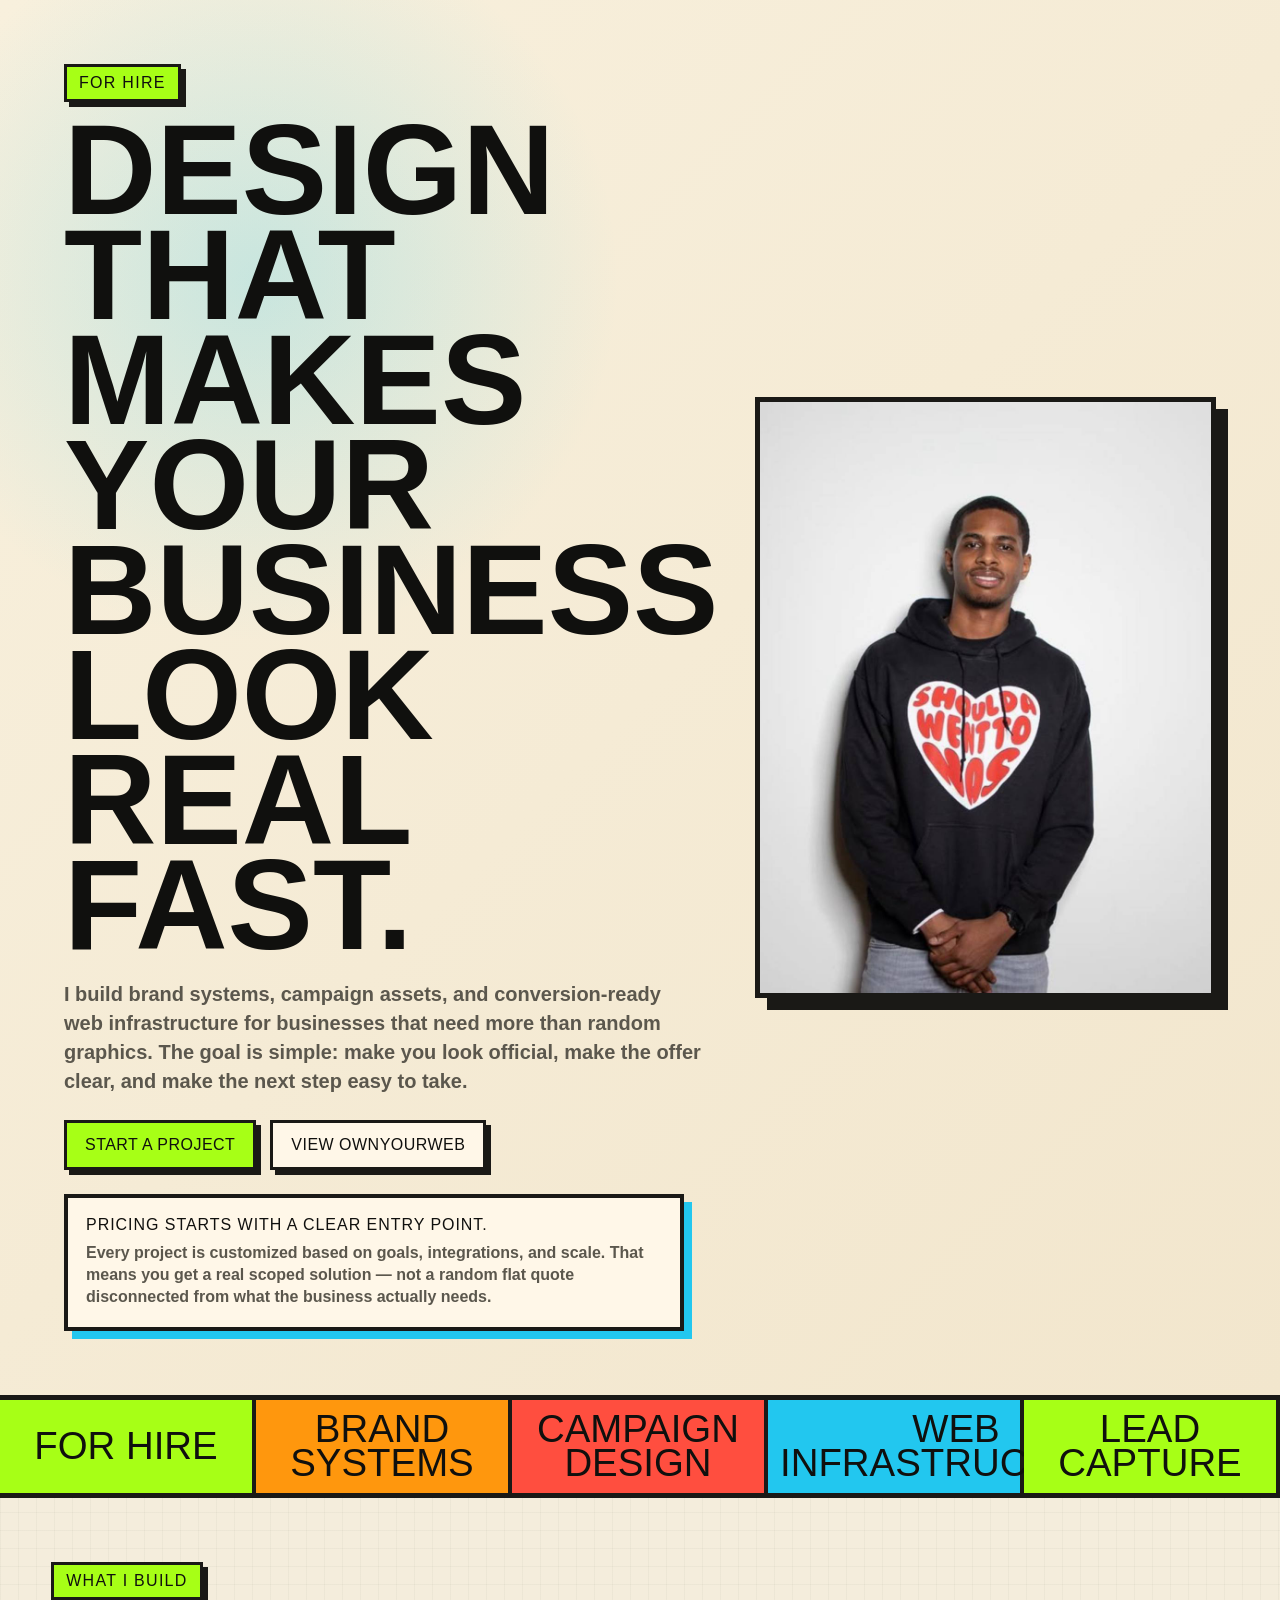
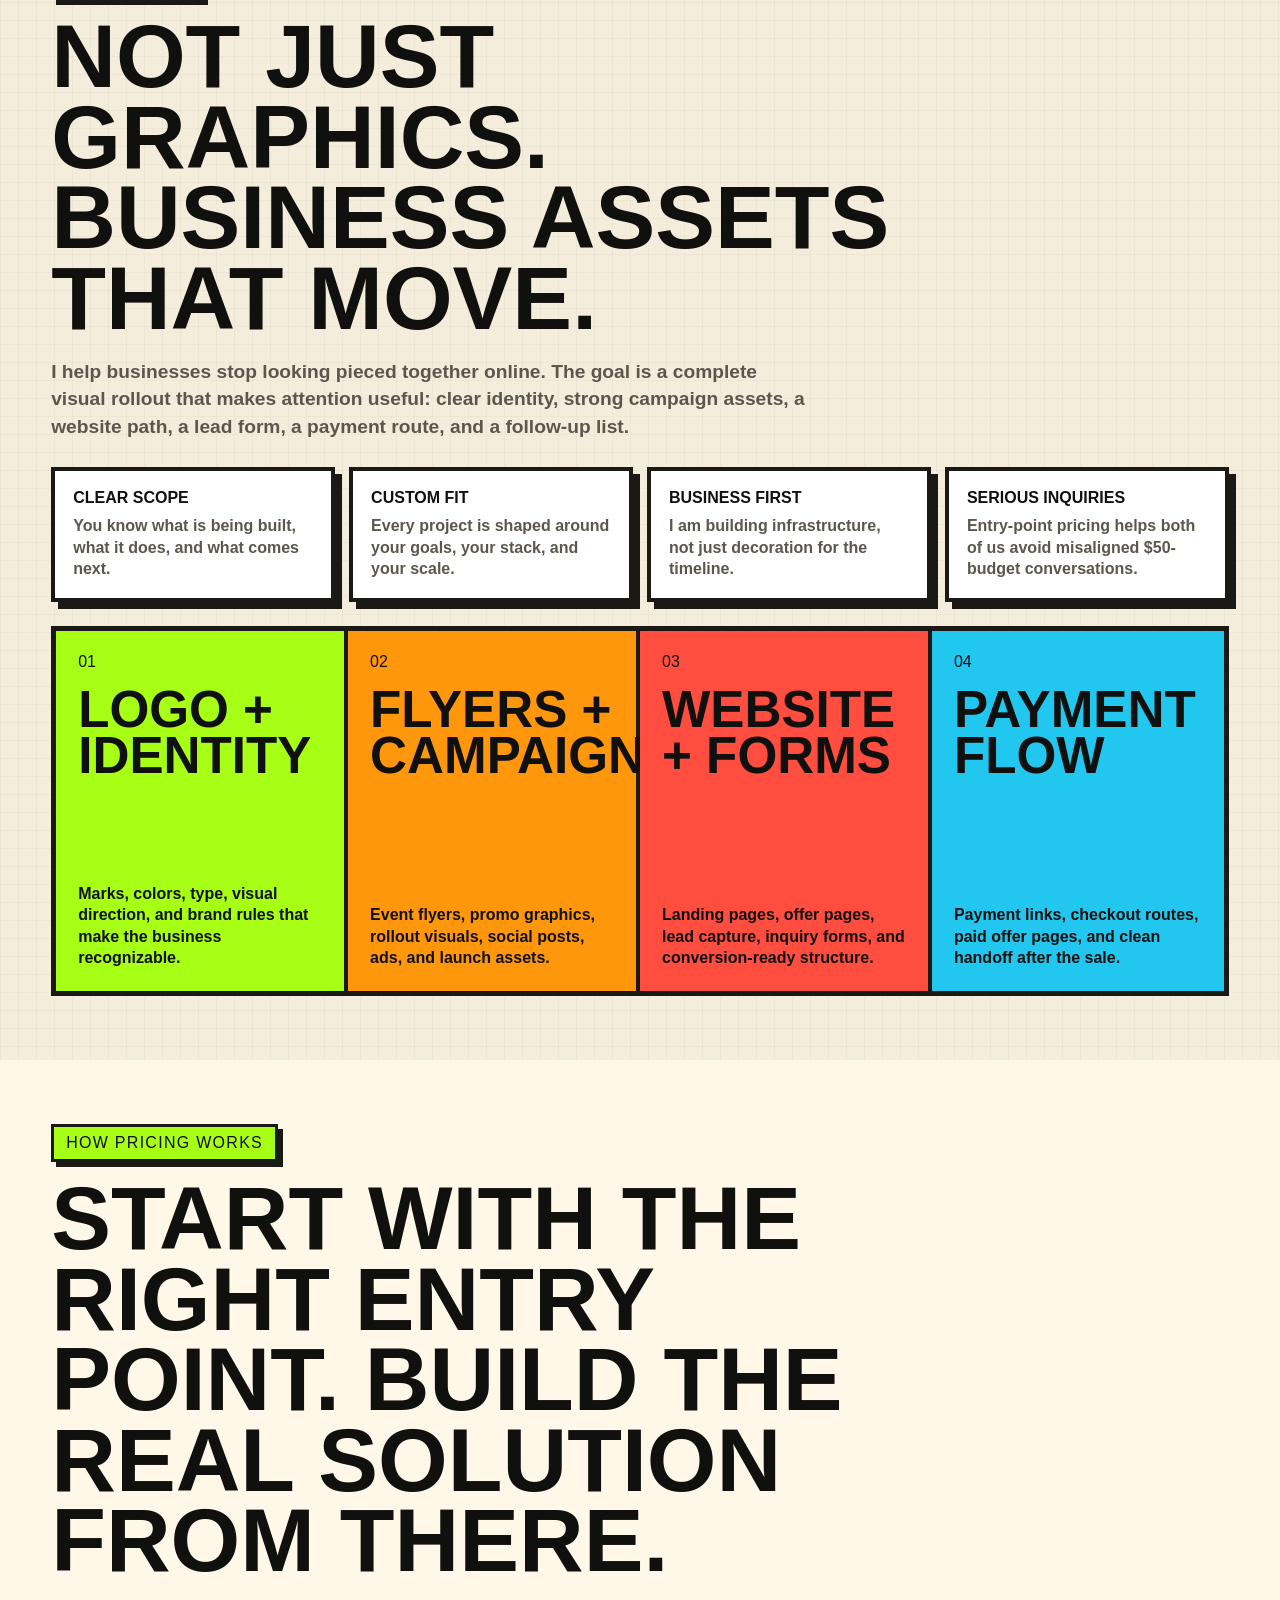
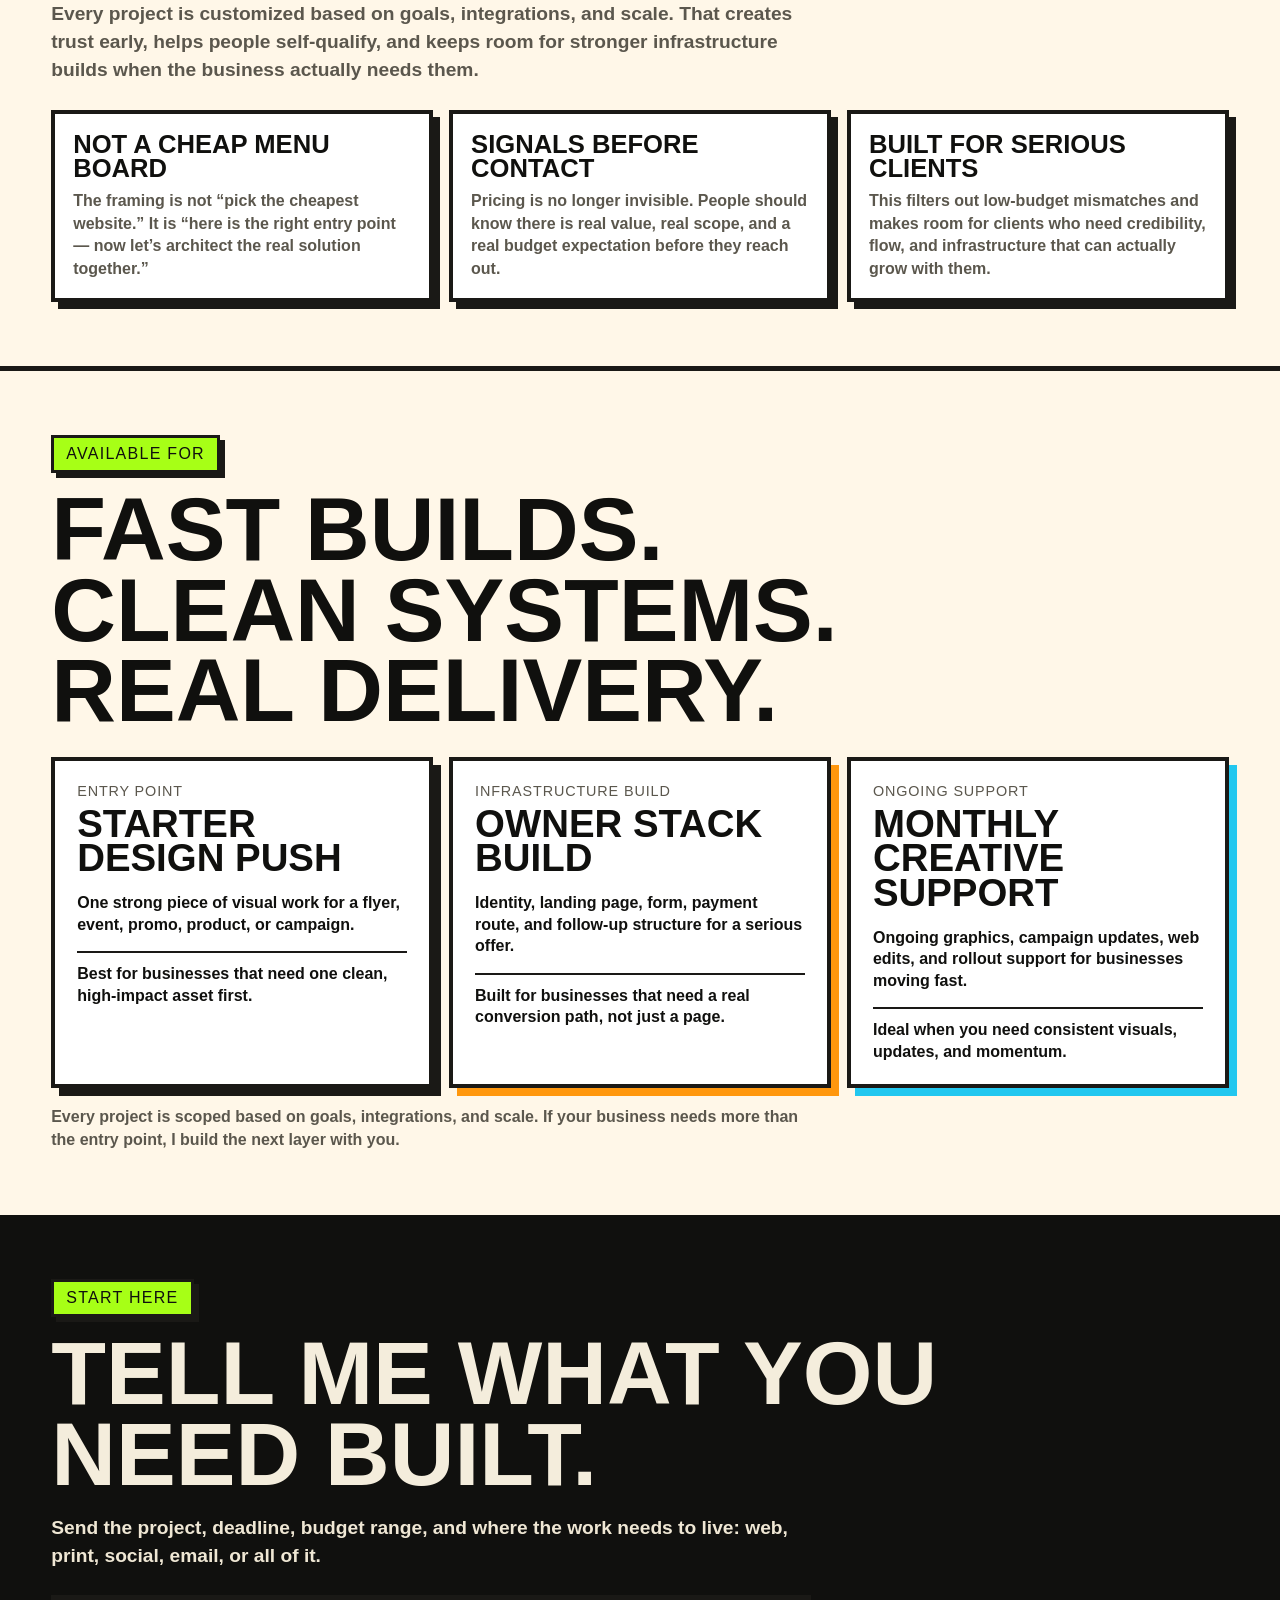
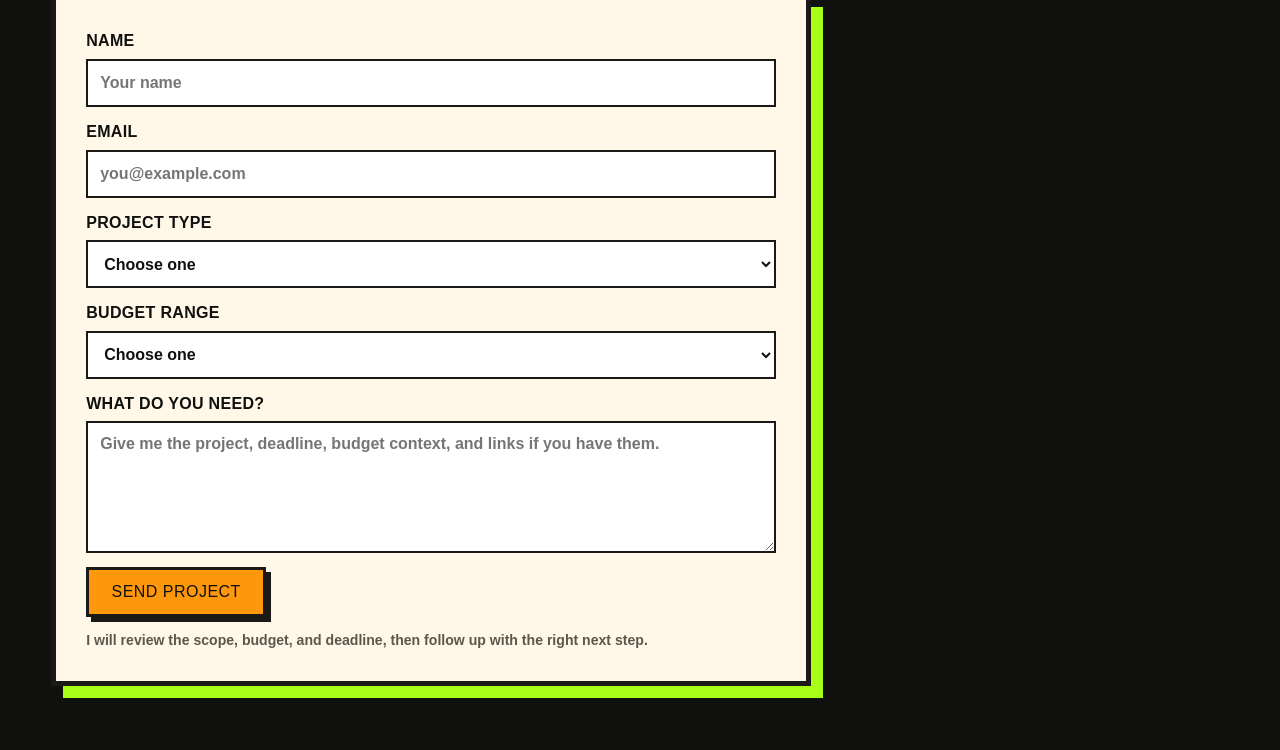
==== commit efb89083: "Remove Why Now section from For Hire page" ====
--- a/for-hire.html
+++ b/for-hire.html
@@ -101,18 +101,6 @@
         </div>
       </section>
 
-      <section class="hire-split">
-        <div>
-          <p class="eyebrow">Why Now</p>
-          <h2>AI made more noise. Real design still makes trust.</h2>
-        </div>
-        <div class="hire-list">
-          <p>Businesses are realizing prompts do not replace composition, typography, taste, context, or delivery.</p>
-          <p>They need someone who can take a rough idea and turn it into a finished system customers can understand.</p>
-          <p>If you need the work to look official, print correctly, launch online, and capture leads, I am available.</p>
-        </div>
-      </section>
-
       <section class="hire-pricing">
         <div class="section-head">
           <p class="eyebrow">How Pricing Works</p>
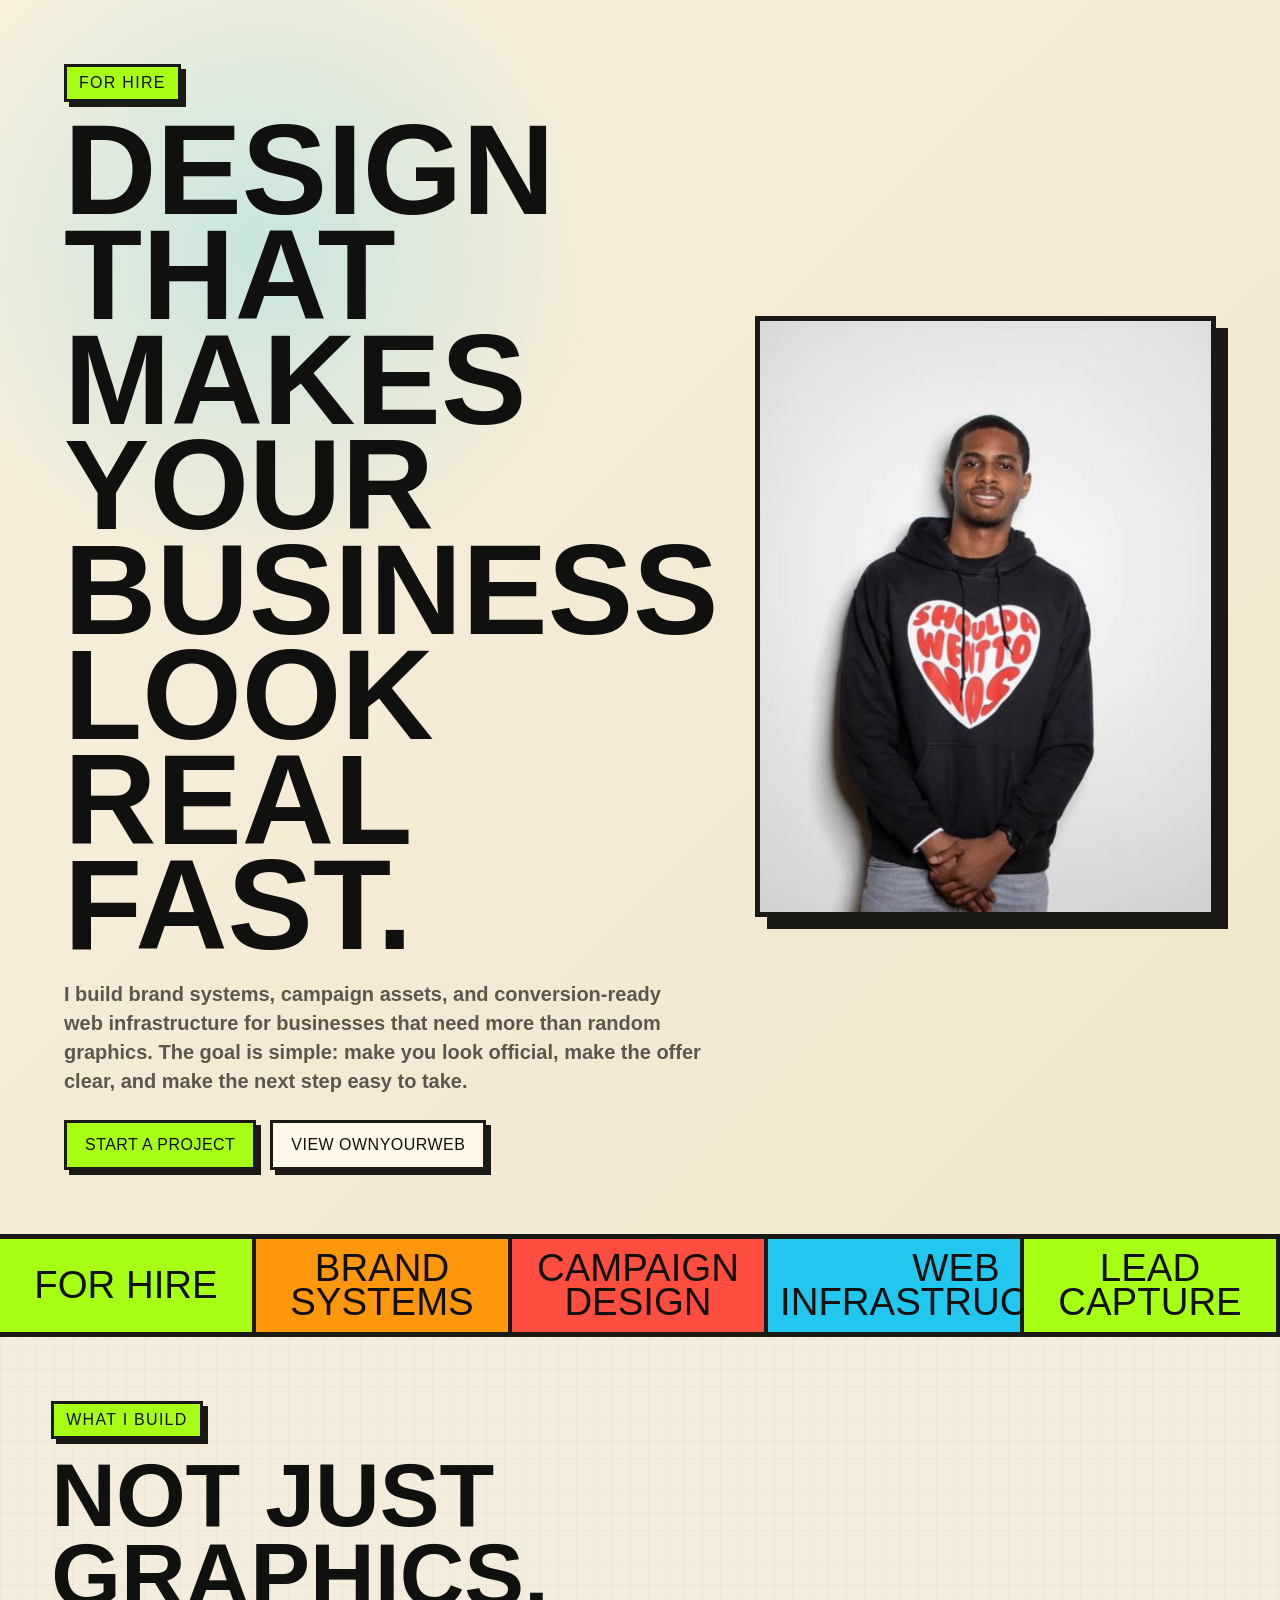
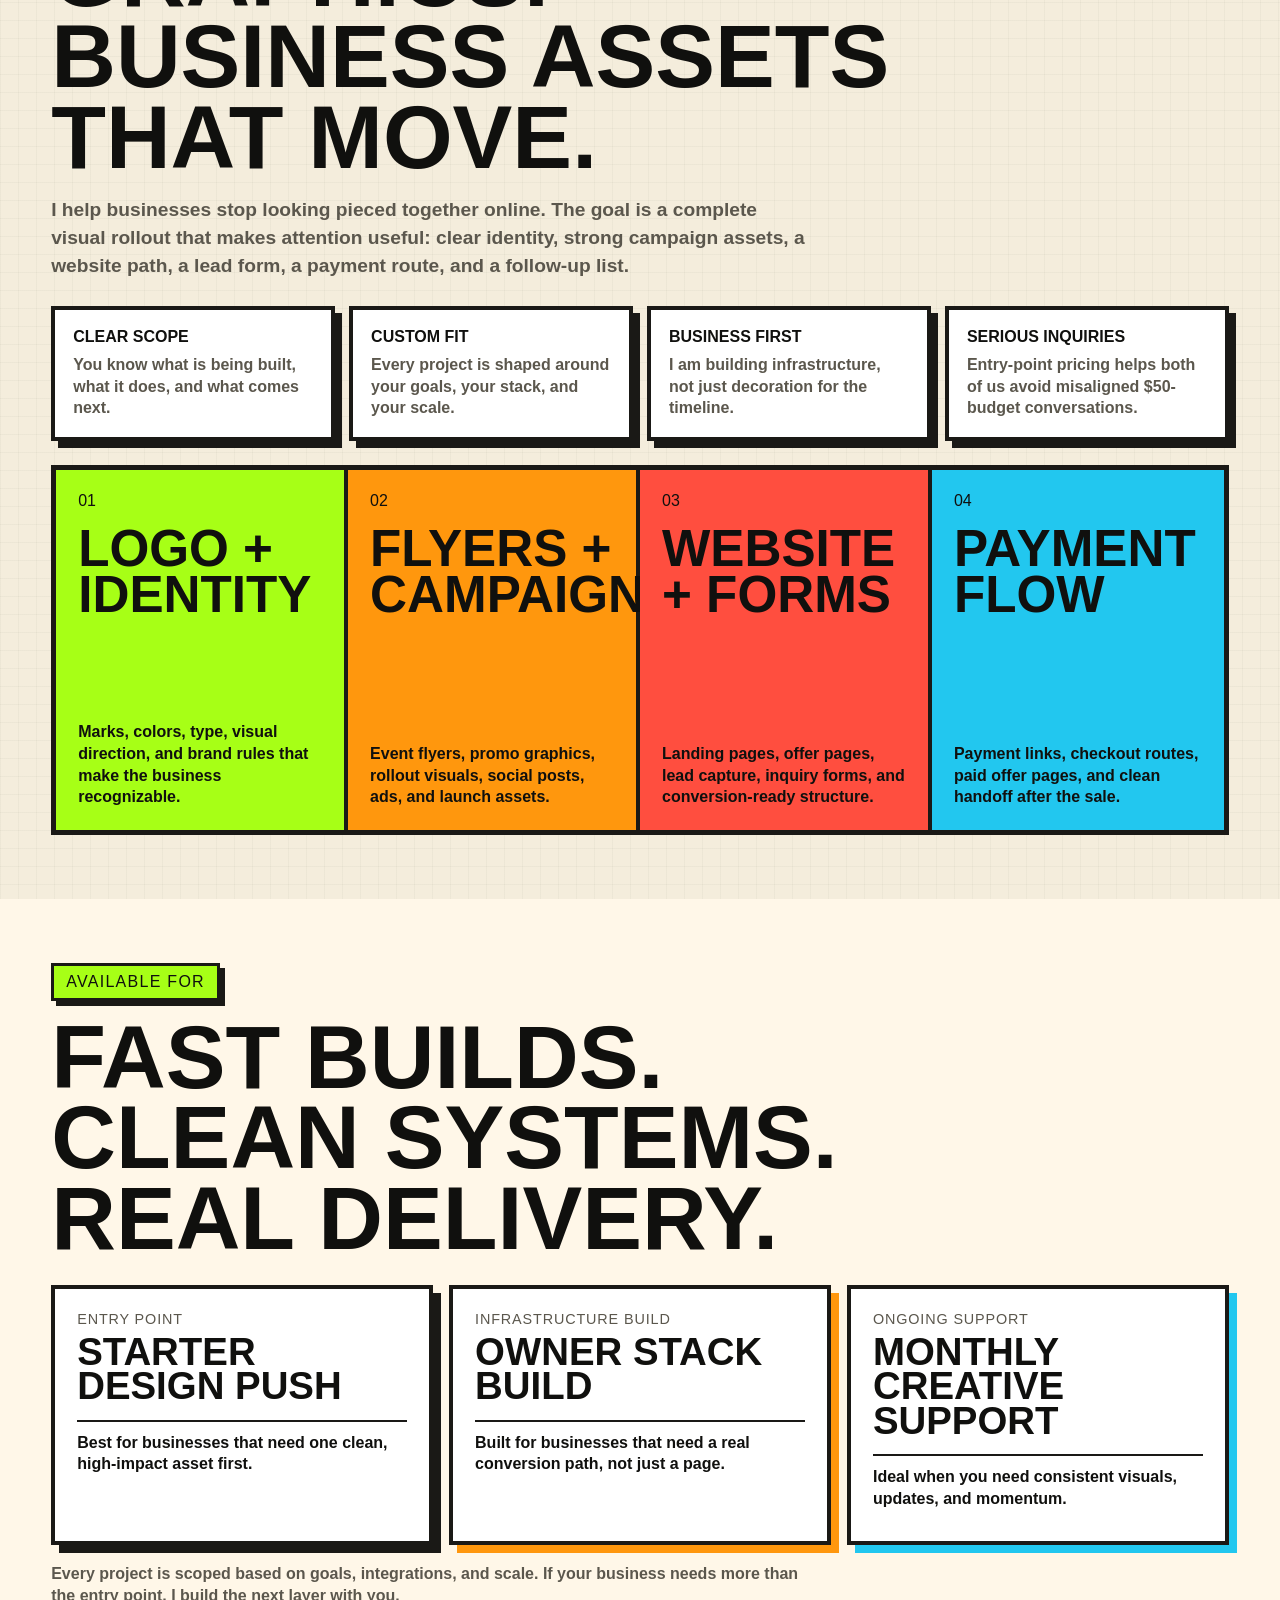
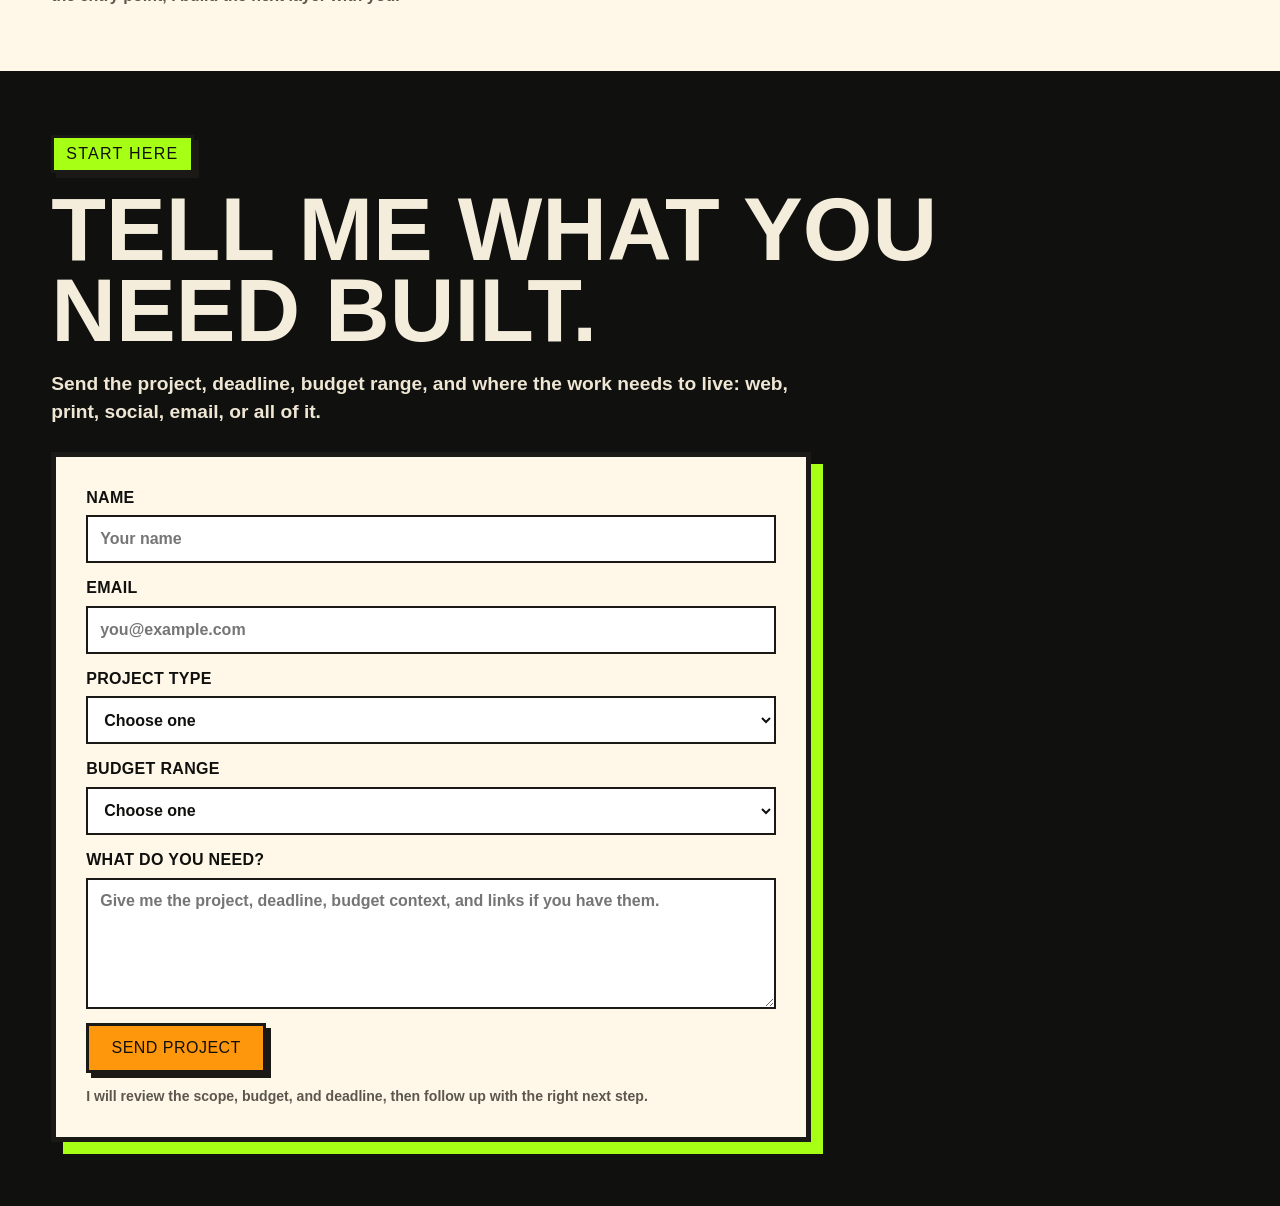
==== commit b0ffab90: "Remove package description lines from For Hire page" ====
--- a/for-hire.html
+++ b/for-hire.html
@@ -22,12 +22,6 @@
           <div class="hire-actions" aria-label="For hire actions">
             <a class="button-link button-lime" href="#hireForm">Start a Project</a>
             <a class="button-link button-paper" href="https://ownyourweb.xyz">View OwnYourWeb</a>
-          </div>
-          <div class="hire-signal-box">
-            <span>Pricing starts with a clear entry point.</span>
-            <p>
-              Every project is customized based on goals, integrations, and scale. That means you get a real scoped solution — not a random flat quote disconnected from what the business actually needs.
-            </p>
           </div>
         </div>
 
@@ -101,29 +95,6 @@
         </div>
       </section>
 
-      <section class="hire-pricing">
-        <div class="section-head">
-          <p class="eyebrow">How Pricing Works</p>
-          <h2>Start with the right entry point. Build the real solution from there.</h2>
-          <p>
-            Every project is customized based on goals, integrations, and scale. That creates trust early, helps people self-qualify, and keeps room for stronger infrastructure builds when the business actually needs them.
-          </p>
-        </div>
-        <div class="pricing-notes">
-          <article>
-            <h3>Not a cheap menu board</h3>
-            <p>The framing is not “pick the cheapest website.” It is “here is the right entry point — now let’s architect the real solution together.”</p>
-          </article>
-          <article>
-            <h3>Signals before contact</h3>
-            <p>Pricing is no longer invisible. People should know there is real value, real scope, and a real budget expectation before they reach out.</p>
-          </article>
-          <article>
-            <h3>Built for serious clients</h3>
-            <p>This filters out low-budget mismatches and makes room for clients who need credibility, flow, and infrastructure that can actually grow with them.</p>
-          </article>
-        </div>
-      </section>
 
       <section class="hire-packages">
         <div class="section-head">
@@ -134,19 +105,16 @@
           <article>
             <span class="package-kicker">Entry Point</span>
             <h3>Starter Design Push</h3>
-            <p>One strong piece of visual work for a flyer, event, promo, product, or campaign.</p>
             <p class="package-note">Best for businesses that need one clean, high-impact asset first.</p>
           </article>
           <article>
             <span class="package-kicker">Infrastructure Build</span>
             <h3>Owner Stack Build</h3>
-            <p>Identity, landing page, form, payment route, and follow-up structure for a serious offer.</p>
             <p class="package-note">Built for businesses that need a real conversion path, not just a page.</p>
           </article>
           <article>
             <span class="package-kicker">Ongoing Support</span>
             <h3>Monthly Creative Support</h3>
-            <p>Ongoing graphics, campaign updates, web edits, and rollout support for businesses moving fast.</p>
             <p class="package-note">Ideal when you need consistent visuals, updates, and momentum.</p>
           </article>
         </div>
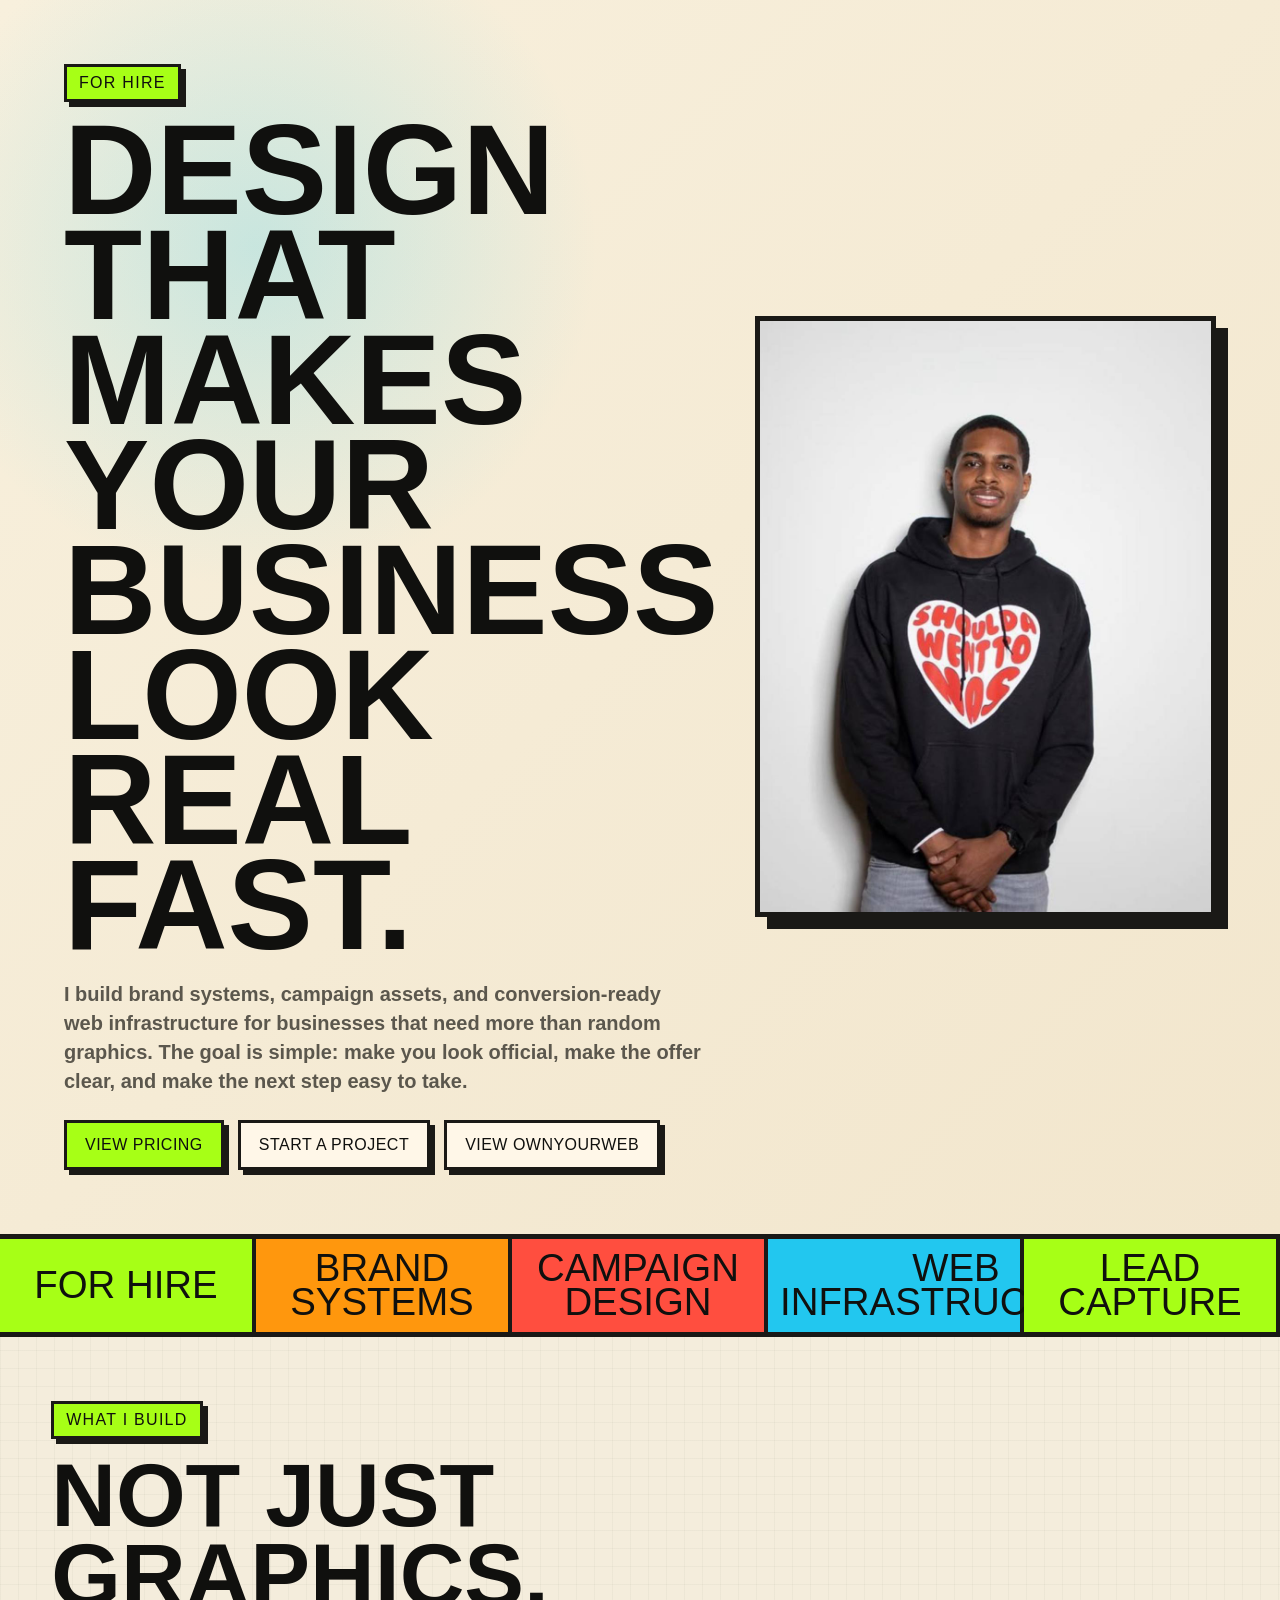
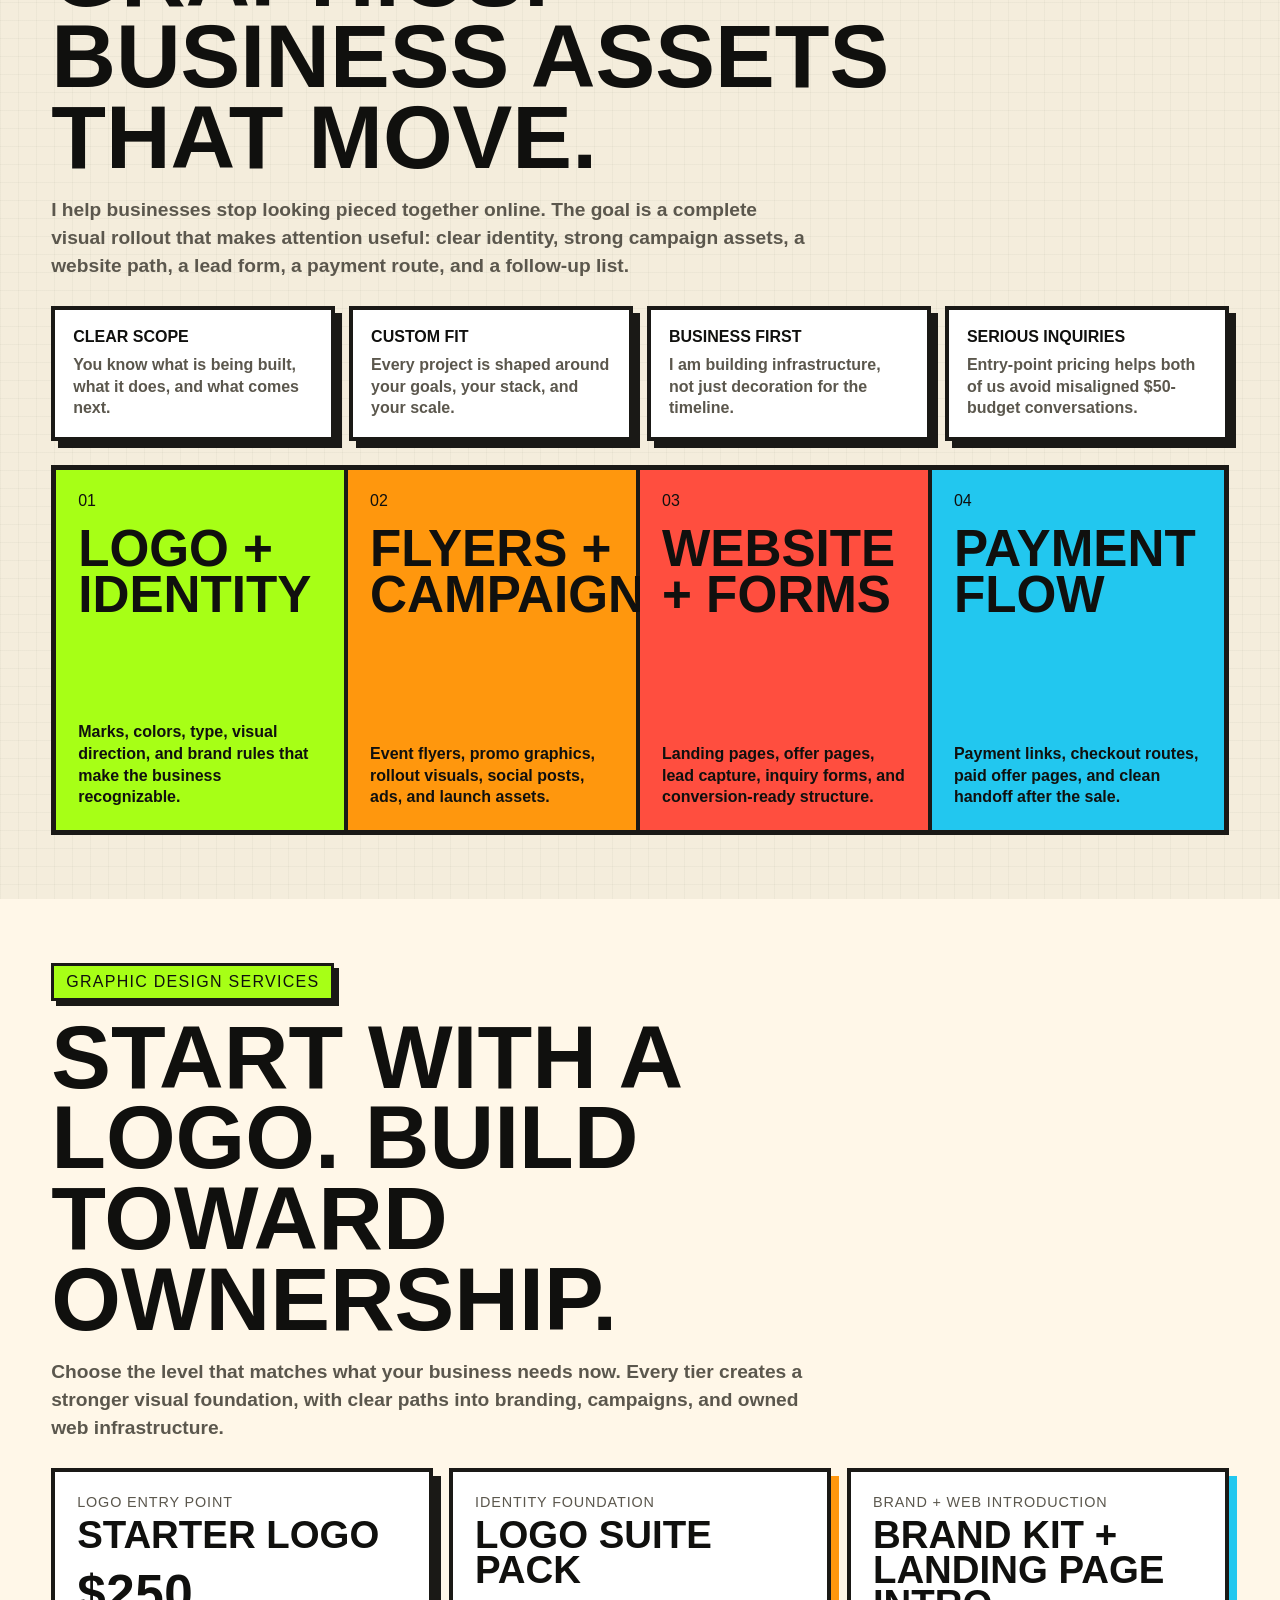
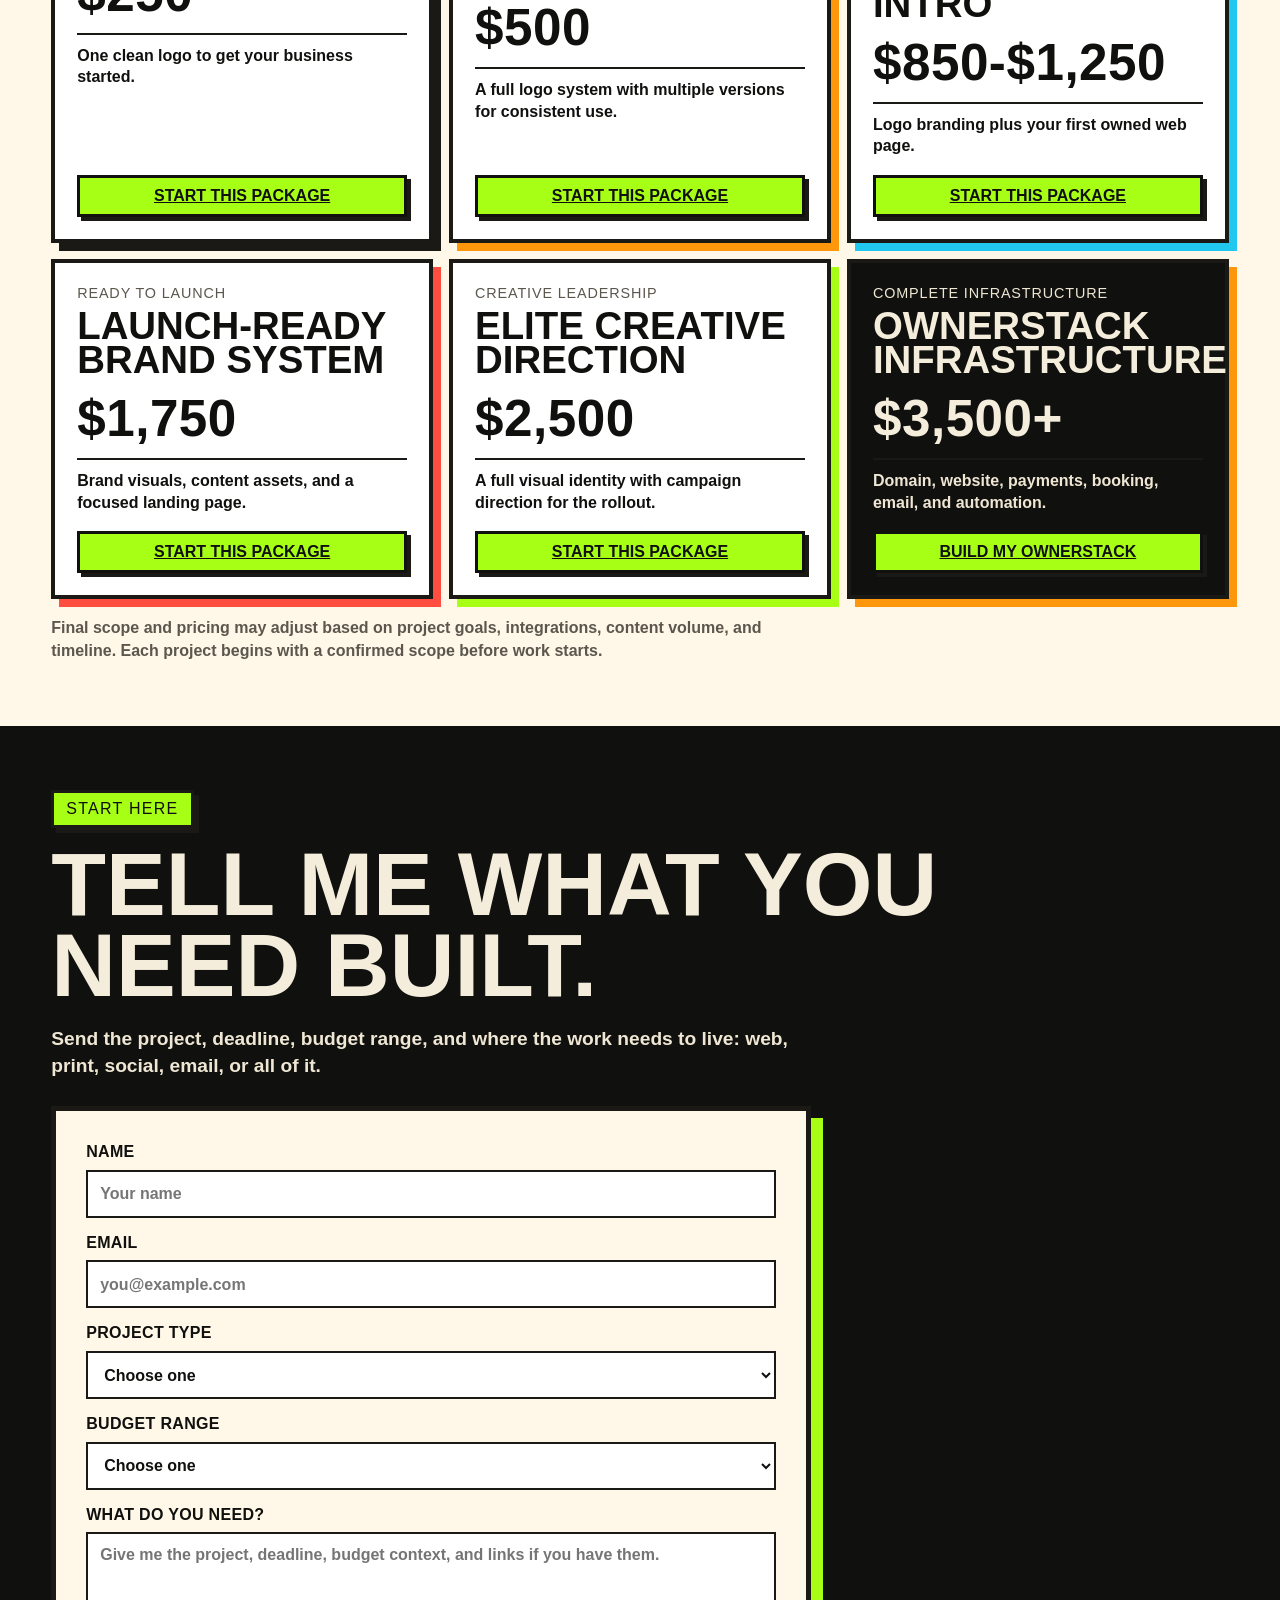
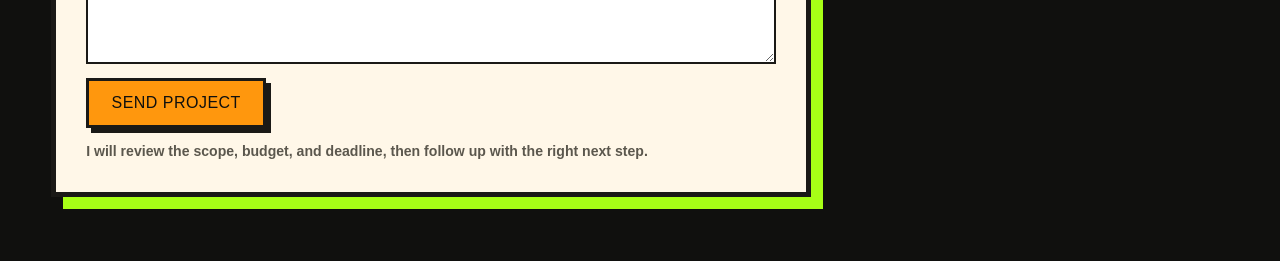
==== commit 818fdd22: "Add official graphic design pricing" ====
--- a/for-hire.html
+++ b/for-hire.html
@@ -20,7 +20,8 @@
             I build brand systems, campaign assets, and conversion-ready web infrastructure for businesses that need more than random graphics. The goal is simple: make you look official, make the offer clear, and make the next step easy to take.
           </p>
           <div class="hire-actions" aria-label="For hire actions">
-            <a class="button-link button-lime" href="#hireForm">Start a Project</a>
+            <a class="button-link button-lime" href="#pricing">View Pricing</a>
+            <a class="button-link button-paper" href="#hireForm">Start a Project</a>
             <a class="button-link button-paper" href="https://ownyourweb.xyz">View OwnYourWeb</a>
           </div>
         </div>
@@ -96,29 +97,65 @@
       </section>
 
 
-      <section class="hire-packages">
+      <section class="hire-packages" id="pricing">
         <div class="section-head">
-          <p class="eyebrow">Available For</p>
-          <h2>Fast builds. Clean systems. Real delivery.</h2>
-        </div>
-        <div class="package-grid">
-          <article>
-            <span class="package-kicker">Entry Point</span>
-            <h3>Starter Design Push</h3>
-            <p class="package-note">Best for businesses that need one clean, high-impact asset first.</p>
-          </article>
-          <article>
-            <span class="package-kicker">Infrastructure Build</span>
-            <h3>Owner Stack Build</h3>
-            <p class="package-note">Built for businesses that need a real conversion path, not just a page.</p>
-          </article>
-          <article>
-            <span class="package-kicker">Ongoing Support</span>
-            <h3>Monthly Creative Support</h3>
-            <p class="package-note">Ideal when you need consistent visuals, updates, and momentum.</p>
-          </article>
-        </div>
-        <p class="packages-disclaimer">Every project is scoped based on goals, integrations, and scale. If your business needs more than the entry point, I build the next layer with you.</p>
+          <p class="eyebrow">Graphic Design Services</p>
+          <h2>Start with a logo. Build toward ownership.</h2>
+          <p>
+            Choose the level that matches what your business needs now. Every tier creates a stronger visual foundation, with clear paths into branding, campaigns, and owned web infrastructure.
+          </p>
+        </div>
+
+        <div class="package-grid package-grid-official">
+          <article>
+            <span class="package-kicker">Logo Entry Point</span>
+            <h3>Starter Logo</h3>
+            <strong class="package-price">$250</strong>
+            <p class="package-note">One clean logo to get your business started.</p>
+            <a class="package-link" href="#hireForm">Start this package</a>
+          </article>
+
+          <article>
+            <span class="package-kicker">Identity Foundation</span>
+            <h3>Logo Suite Pack</h3>
+            <strong class="package-price">$500</strong>
+            <p class="package-note">A full logo system with multiple versions for consistent use.</p>
+            <a class="package-link" href="#hireForm">Start this package</a>
+          </article>
+
+          <article>
+            <span class="package-kicker">Brand + Web Introduction</span>
+            <h3>Brand Kit + Landing Page Intro</h3>
+            <strong class="package-price">$850-$1,250</strong>
+            <p class="package-note">Logo branding plus your first owned web page.</p>
+            <a class="package-link" href="#hireForm">Start this package</a>
+          </article>
+
+          <article>
+            <span class="package-kicker">Ready to Launch</span>
+            <h3>Launch-Ready Brand System</h3>
+            <strong class="package-price">$1,750</strong>
+            <p class="package-note">Brand visuals, content assets, and a focused landing page.</p>
+            <a class="package-link" href="#hireForm">Start this package</a>
+          </article>
+
+          <article>
+            <span class="package-kicker">Creative Leadership</span>
+            <h3>Elite Creative Direction</h3>
+            <strong class="package-price">$2,500</strong>
+            <p class="package-note">A full visual identity with campaign direction for the rollout.</p>
+            <a class="package-link" href="#hireForm">Start this package</a>
+          </article>
+
+          <article>
+            <span class="package-kicker">Complete Infrastructure</span>
+            <h3>OwnerStack Infrastructure</h3>
+            <strong class="package-price">$3,500+</strong>
+            <p class="package-note">Domain, website, payments, booking, email, and automation.</p>
+            <a class="package-link" href="#hireForm">Build my OwnerStack</a>
+          </article>
+        </div>
+        <p class="packages-disclaimer">Final scope and pricing may adjust based on project goals, integrations, content volume, and timeline. Each project begins with a confirmed scope before work starts.</p>
       </section>
 
       <section class="hire-form-section" id="hireForm">
@@ -146,21 +183,26 @@
             Project Type
             <select name="projectType" required>
               <option value="">Choose one</option>
-              <option>Logo / identity</option>
-              <option>Flyer / event graphics</option>
-              <option>Website / landing page</option>
-              <option>Full Owner Stack</option>
-              <option>Monthly creative support</option>
+              <option>Starter Logo - $250</option>
+              <option>Logo Suite Pack - $500</option>
+              <option>Brand Kit + Landing Page Intro - $850-$1,250</option>
+              <option>Launch-Ready Brand System - $1,750</option>
+              <option>Elite Creative Direction - $2,500</option>
+              <option>OwnerStack Infrastructure - $3,500+</option>
+              <option>Custom Graphic Design Project</option>
             </select>
           </label>
           <label>
             Budget Range
             <select name="budgetRange" required>
               <option value="">Choose one</option>
-              <option>$150–$300</option>
-              <option>$300–$750</option>
-              <option>$750–$1,500</option>
-              <option>$1,500+</option>
+              <option>$250-$499</option>
+              <option>$500-$849</option>
+              <option>$850-$1,249</option>
+              <option>$1,250-$1,749</option>
+              <option>$1,750-$2,499</option>
+              <option>$2,500-$3,499</option>
+              <option>$3,500+</option>
             </select>
           </label>
           <label>
--- a/styles.css
+++ b/styles.css
@@ -773,7 +773,6 @@
 }
 
 .package-grid article {
-  min-height: 260px;
   padding: 22px;
   background: #fff;
   border: 4px solid var(--line);
@@ -788,6 +787,25 @@
   box-shadow: 8px 8px 0 var(--blue);
 }
 
+.package-grid article:nth-child(4) {
+  box-shadow: 8px 8px 0 var(--red);
+}
+
+.package-grid article:nth-child(5) {
+  box-shadow: 8px 8px 0 var(--lime);
+}
+
+.package-grid article:nth-child(6) {
+  color: var(--paper);
+  background: var(--ink);
+  box-shadow: 8px 8px 0 var(--orange);
+}
+
+.package-grid article:nth-child(6) .package-kicker,
+.package-grid article:nth-child(6) .package-note {
+  color: #efe7d4;
+}
+
 .package-grid h3 {
   font-size: clamp(1.9rem, 3vw, 3rem);
 }
@@ -805,6 +823,44 @@
 .package-note {
   padding-top: 10px;
   border-top: 2px solid var(--line);
+}
+
+.package-price {
+  display: block;
+  margin-top: 18px;
+  font-family: Impact, Haettenschweiler, "Arial Narrow Bold", sans-serif;
+  font-size: clamp(2rem, 4vw, 3.7rem);
+  line-height: .9;
+  letter-spacing: .01em;
+}
+
+.package-link {
+  display: inline-flex;
+  align-items: center;
+  justify-content: center;
+  min-height: 42px;
+  margin-top: 18px;
+  padding: 0 14px;
+  border: 3px solid currentColor;
+  background: var(--lime);
+  color: var(--ink);
+  font-weight: 900;
+  text-transform: uppercase;
+  box-shadow: 4px 4px 0 var(--line);
+}
+
+.package-link:hover {
+  transform: translate(-2px, -2px);
+  box-shadow: 6px 6px 0 var(--line);
+}
+
+.package-grid-official article {
+  display: flex;
+  flex-direction: column;
+}
+
+.package-grid-official .package-note {
+  flex: 1;
 }
 
 .packages-disclaimer {
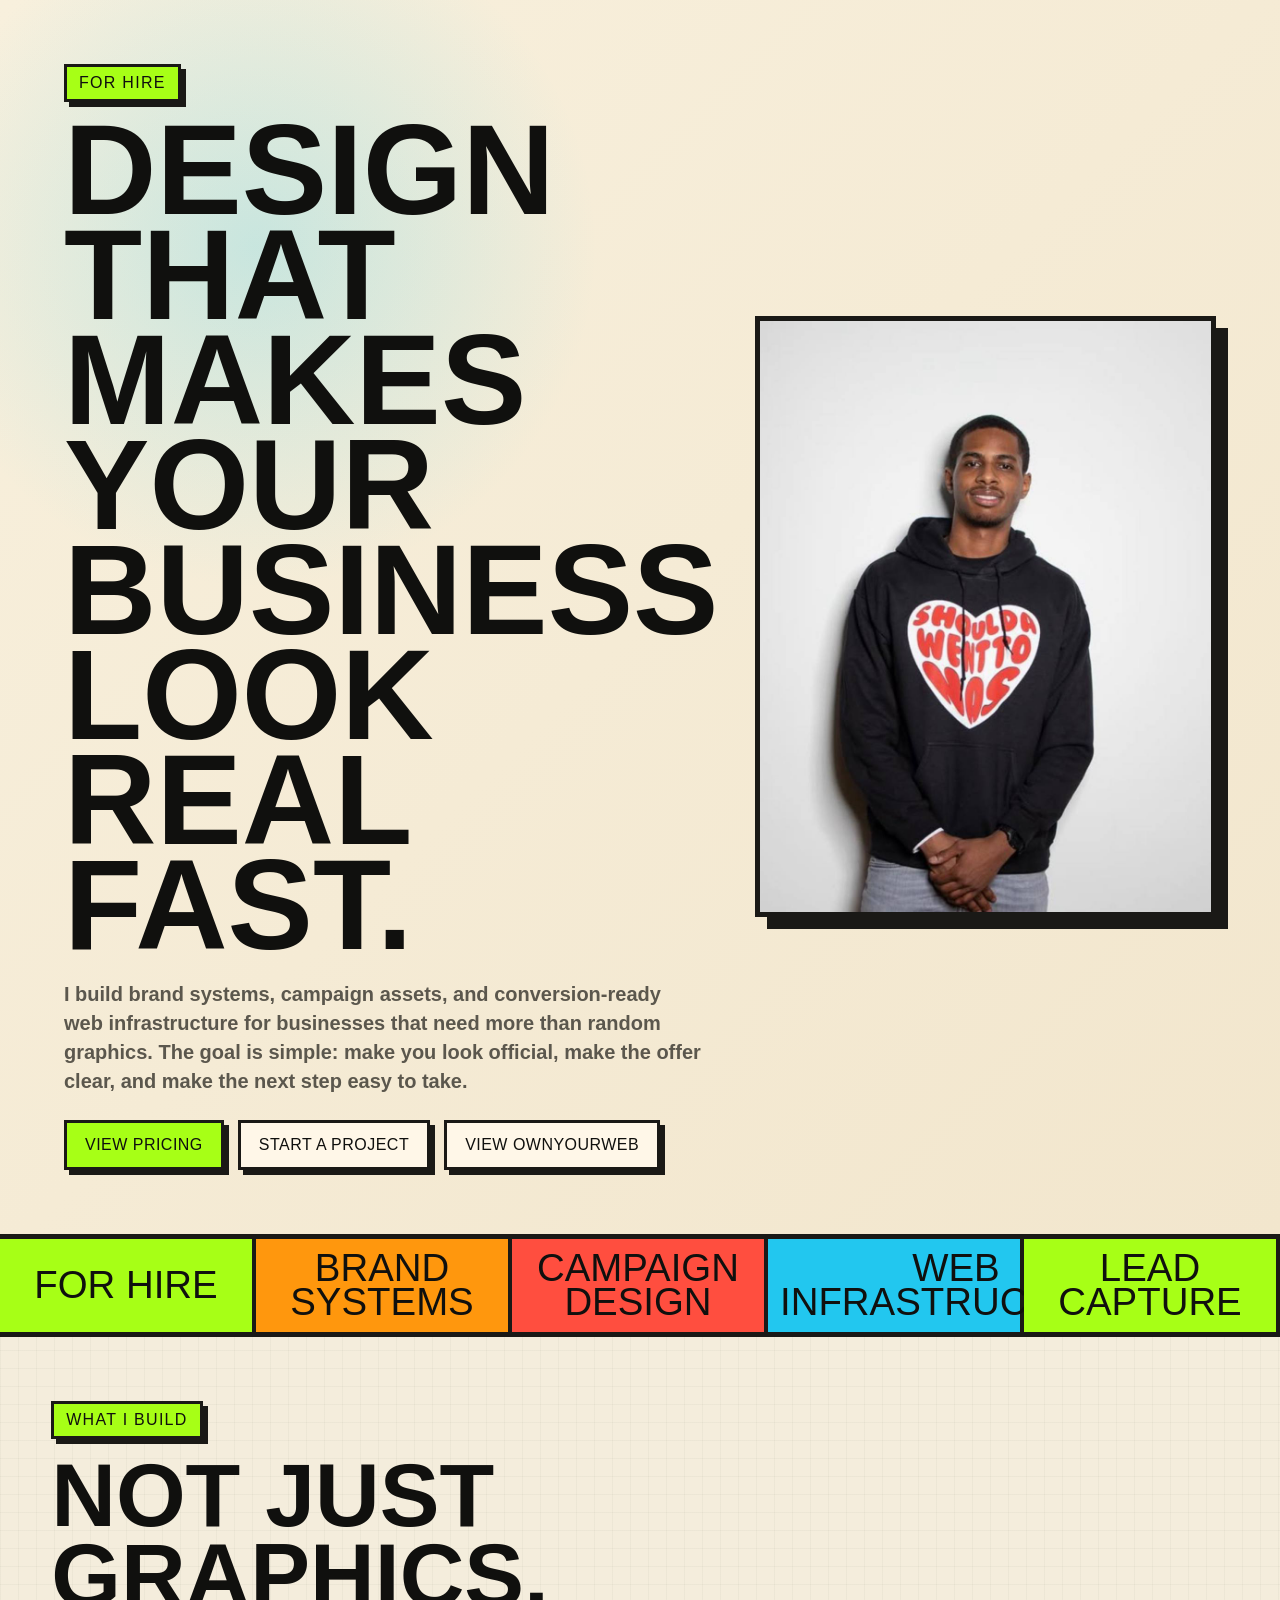
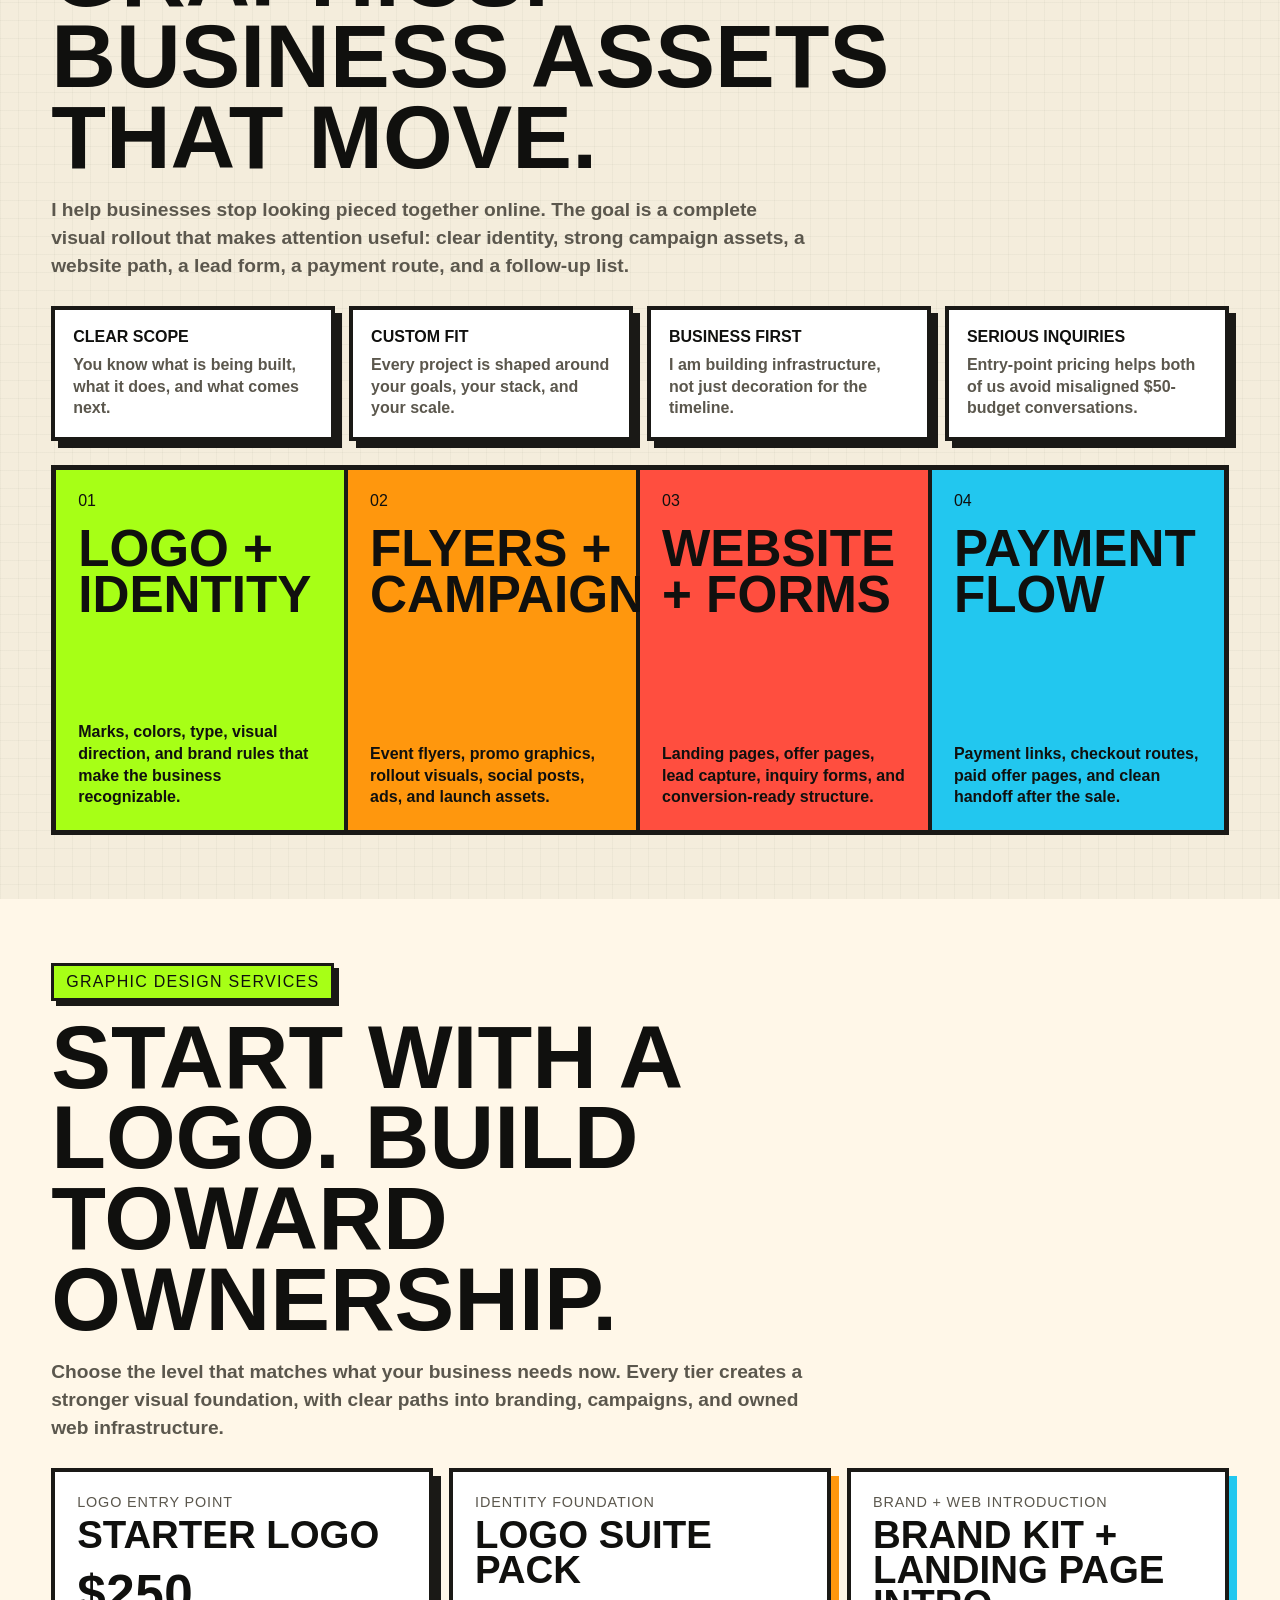
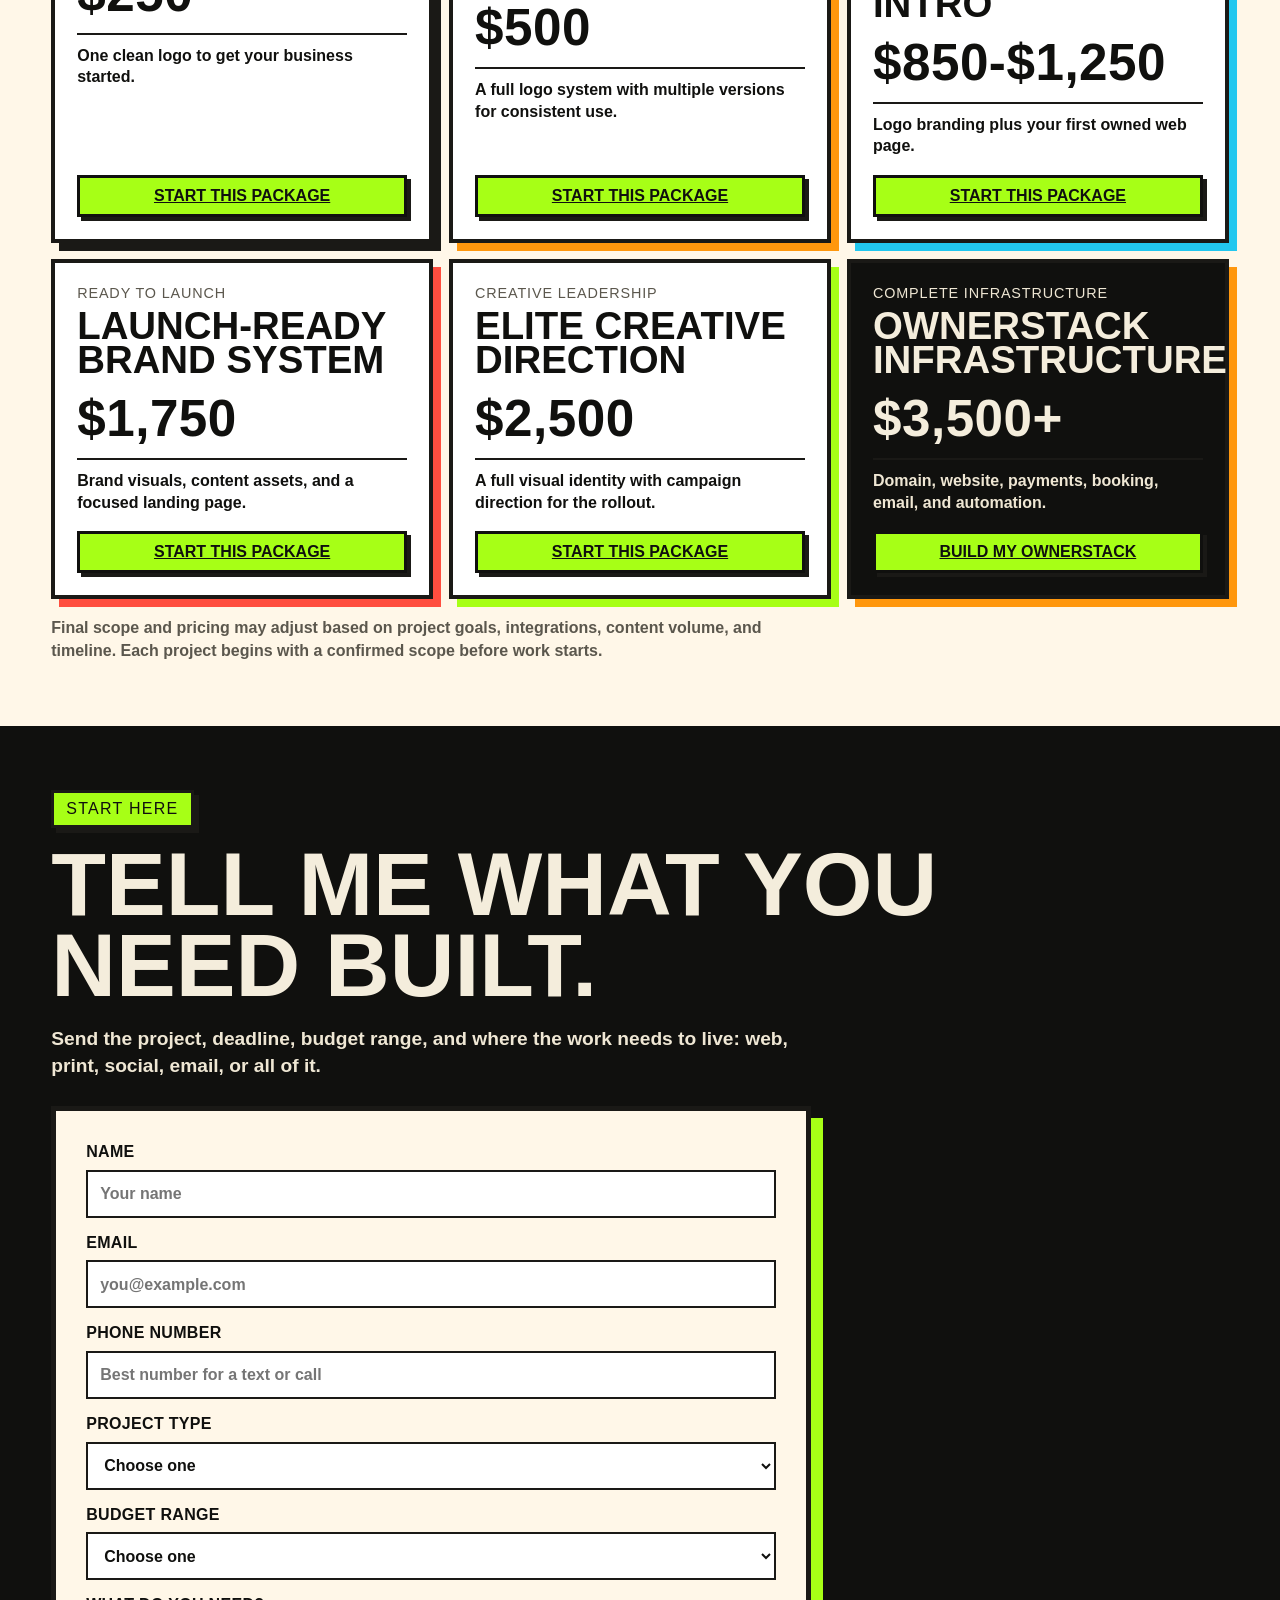
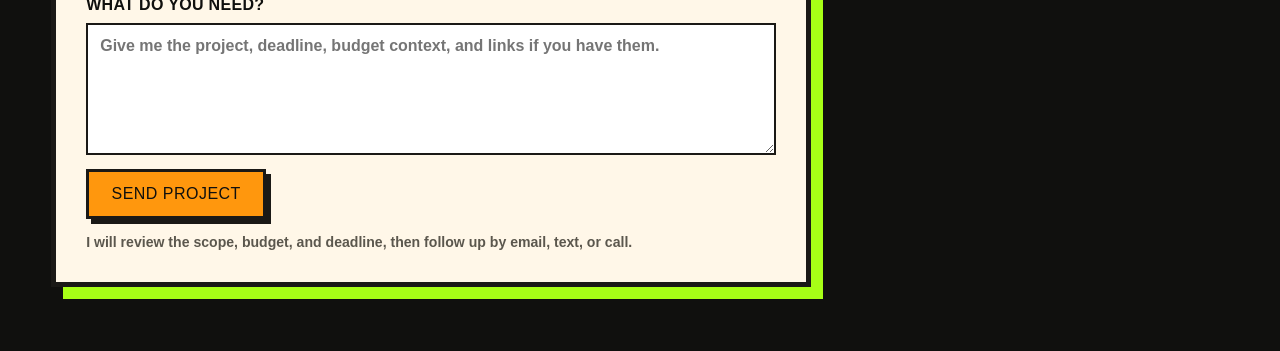
==== commit 877ac362: "Add phone number to for hire leads" ====
--- a/for-hire.html
+++ b/for-hire.html
@@ -180,6 +180,10 @@
             <input name="email" type="email" autocomplete="email" required placeholder="you@example.com" />
           </label>
           <label>
+            Phone Number
+            <input name="phone" type="tel" autocomplete="tel" inputmode="tel" required placeholder="Best number for a text or call" />
+          </label>
+          <label>
             Project Type
             <select name="projectType" required>
               <option value="">Choose one</option>
@@ -210,7 +214,7 @@
             <textarea name="projectDetails" rows="5" required placeholder="Give me the project, deadline, budget context, and links if you have them."></textarea>
           </label>
           <button type="submit">Send Project</button>
-          <p id="forHireMessage" class="fine-print" role="status">I will review the scope, budget, and deadline, then follow up with the right next step.</p>
+          <p id="forHireMessage" class="fine-print" role="status">I will review the scope, budget, and deadline, then follow up by email, text, or call.</p>
         </form>
       </section>
     </main>
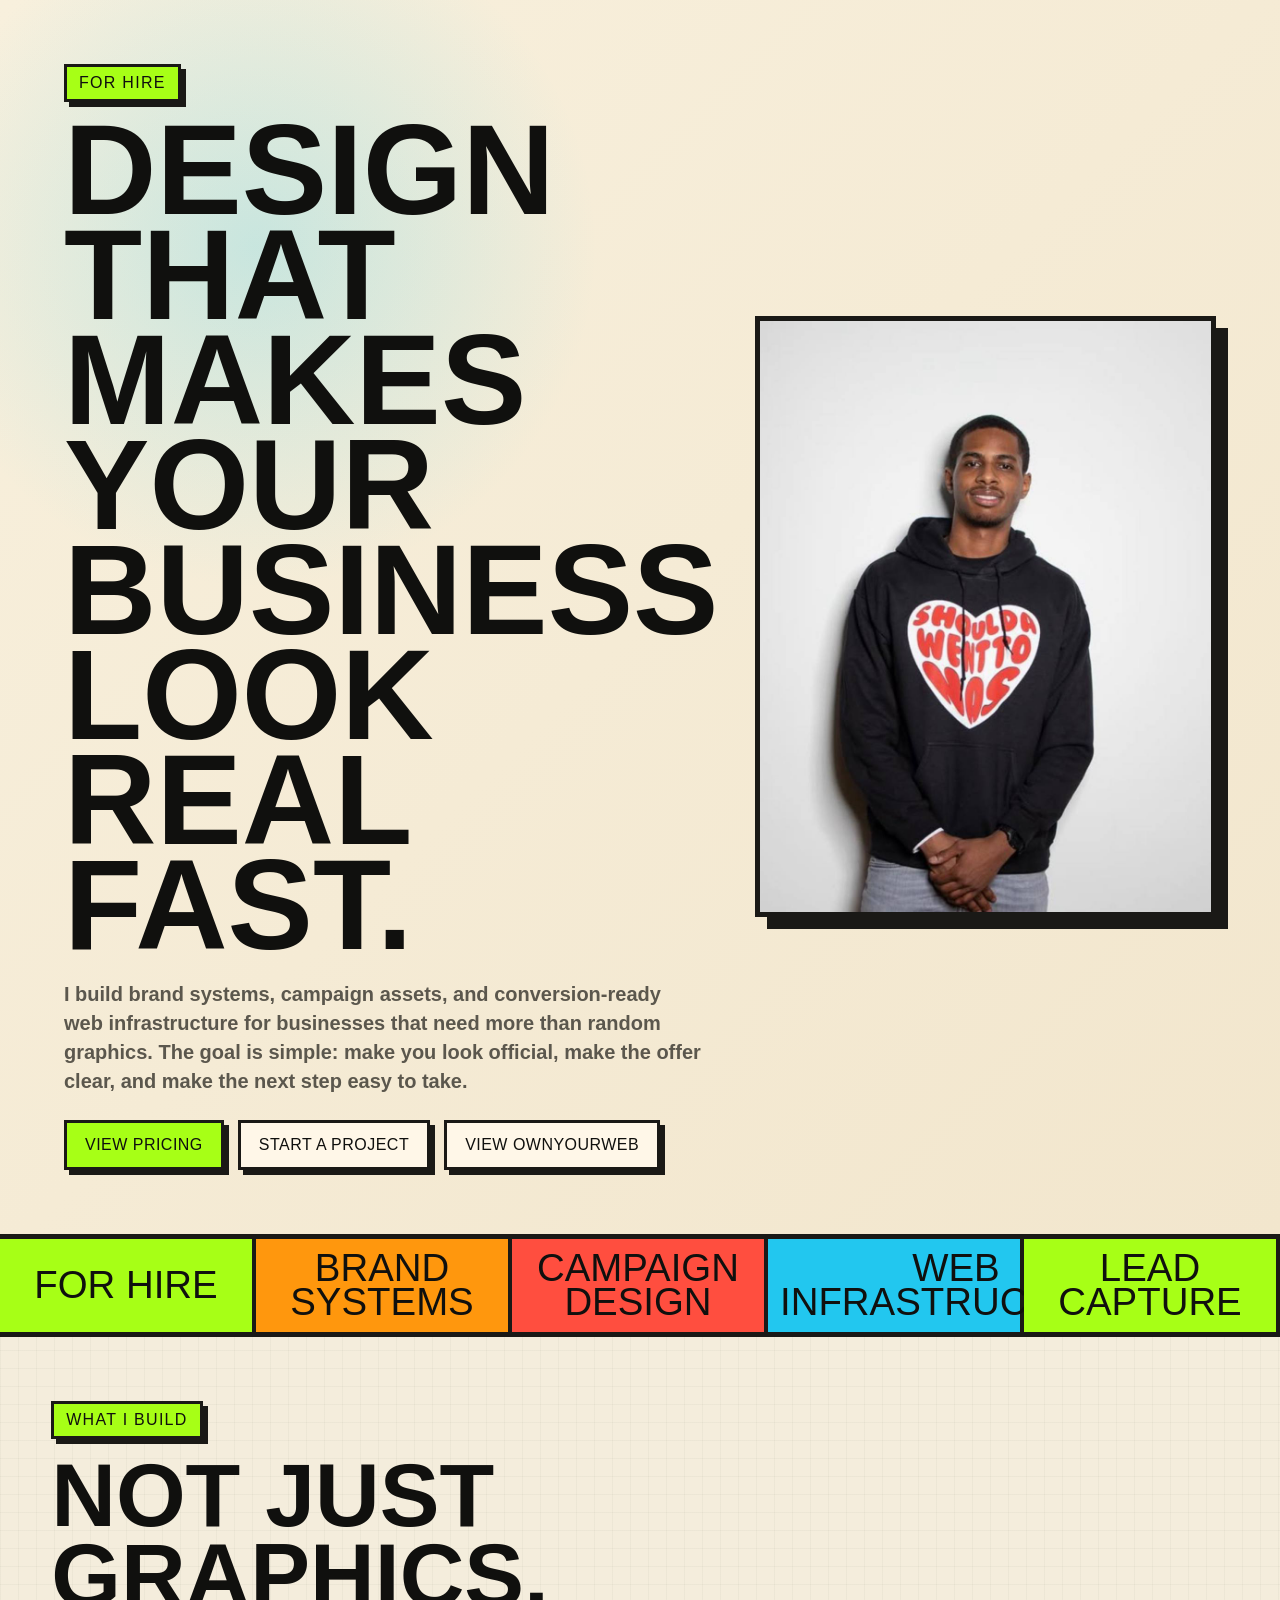
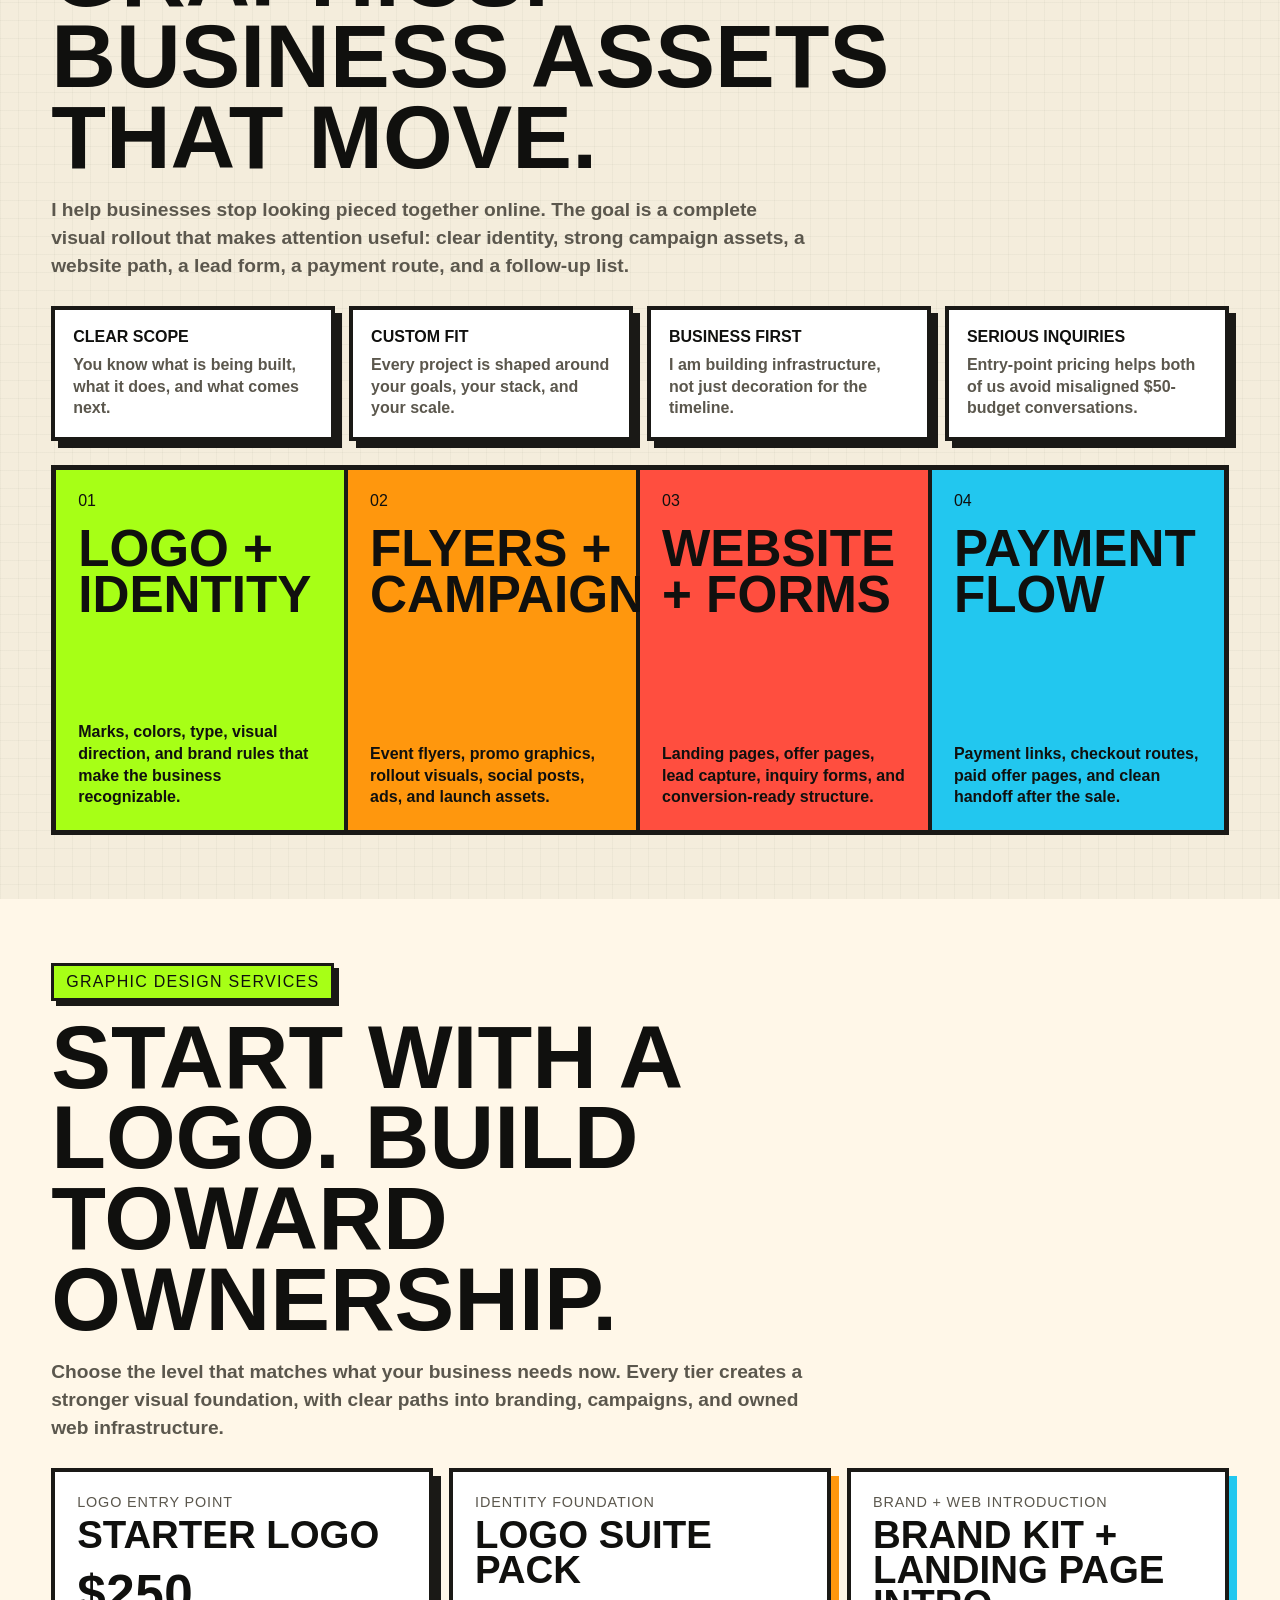
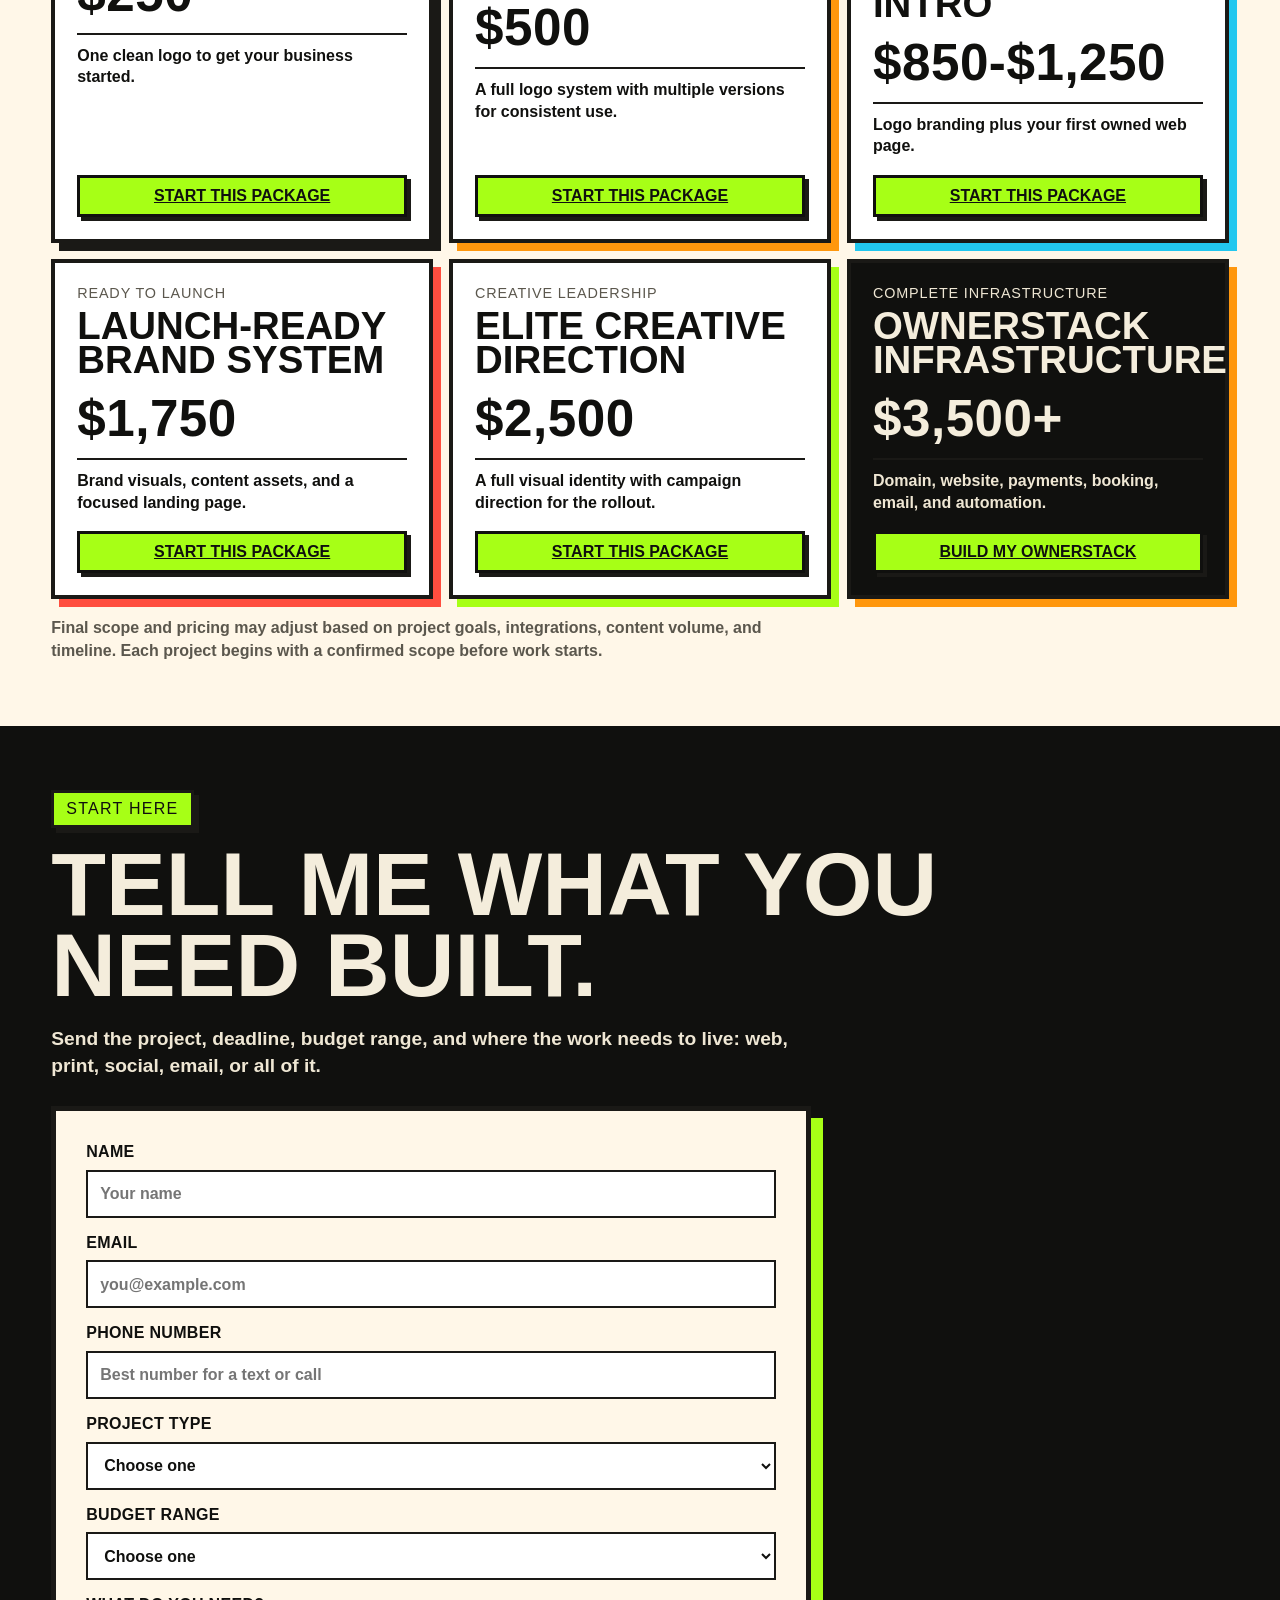
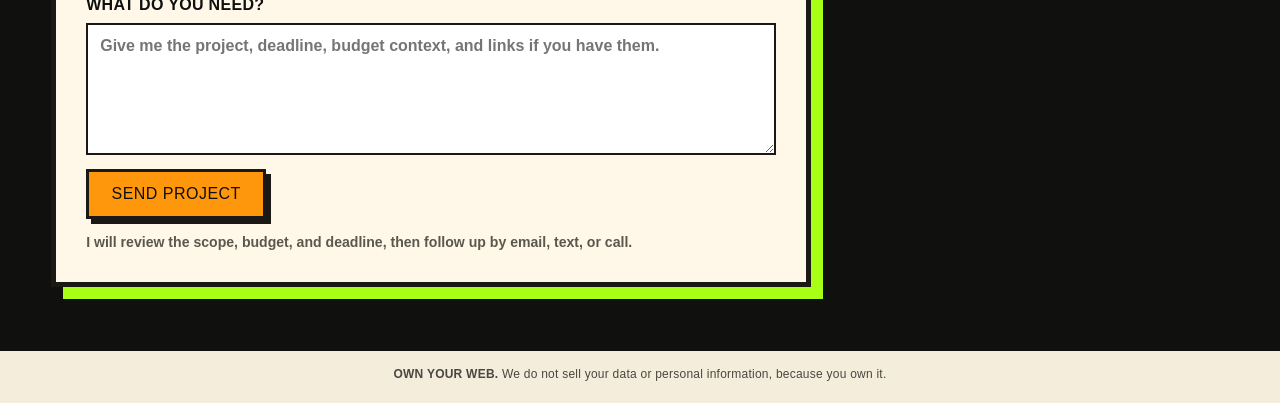
==== commit 4e3c9733: "Add data ownership note to footer: we do not sell your data Co-Authored-By: Claude Opus 5.5 <noreply" ====
--- a/for-hire.html
+++ b/for-hire.html
@@ -220,5 +220,7 @@
     </main>
 
     <script src="./for-hire.js?v=20260522"></script>
-  </body>
+  
+<p class="oyw-data-note" style="margin:0;padding:14px 20px 20px;text-align:center;font-size:12px;line-height:1.5;letter-spacing:.02em;opacity:.75;color:inherit;font-family:inherit"><strong>OWN YOUR WEB.</strong> We do not sell your data or personal information, because you own it.</p>
+</body>
 </html>
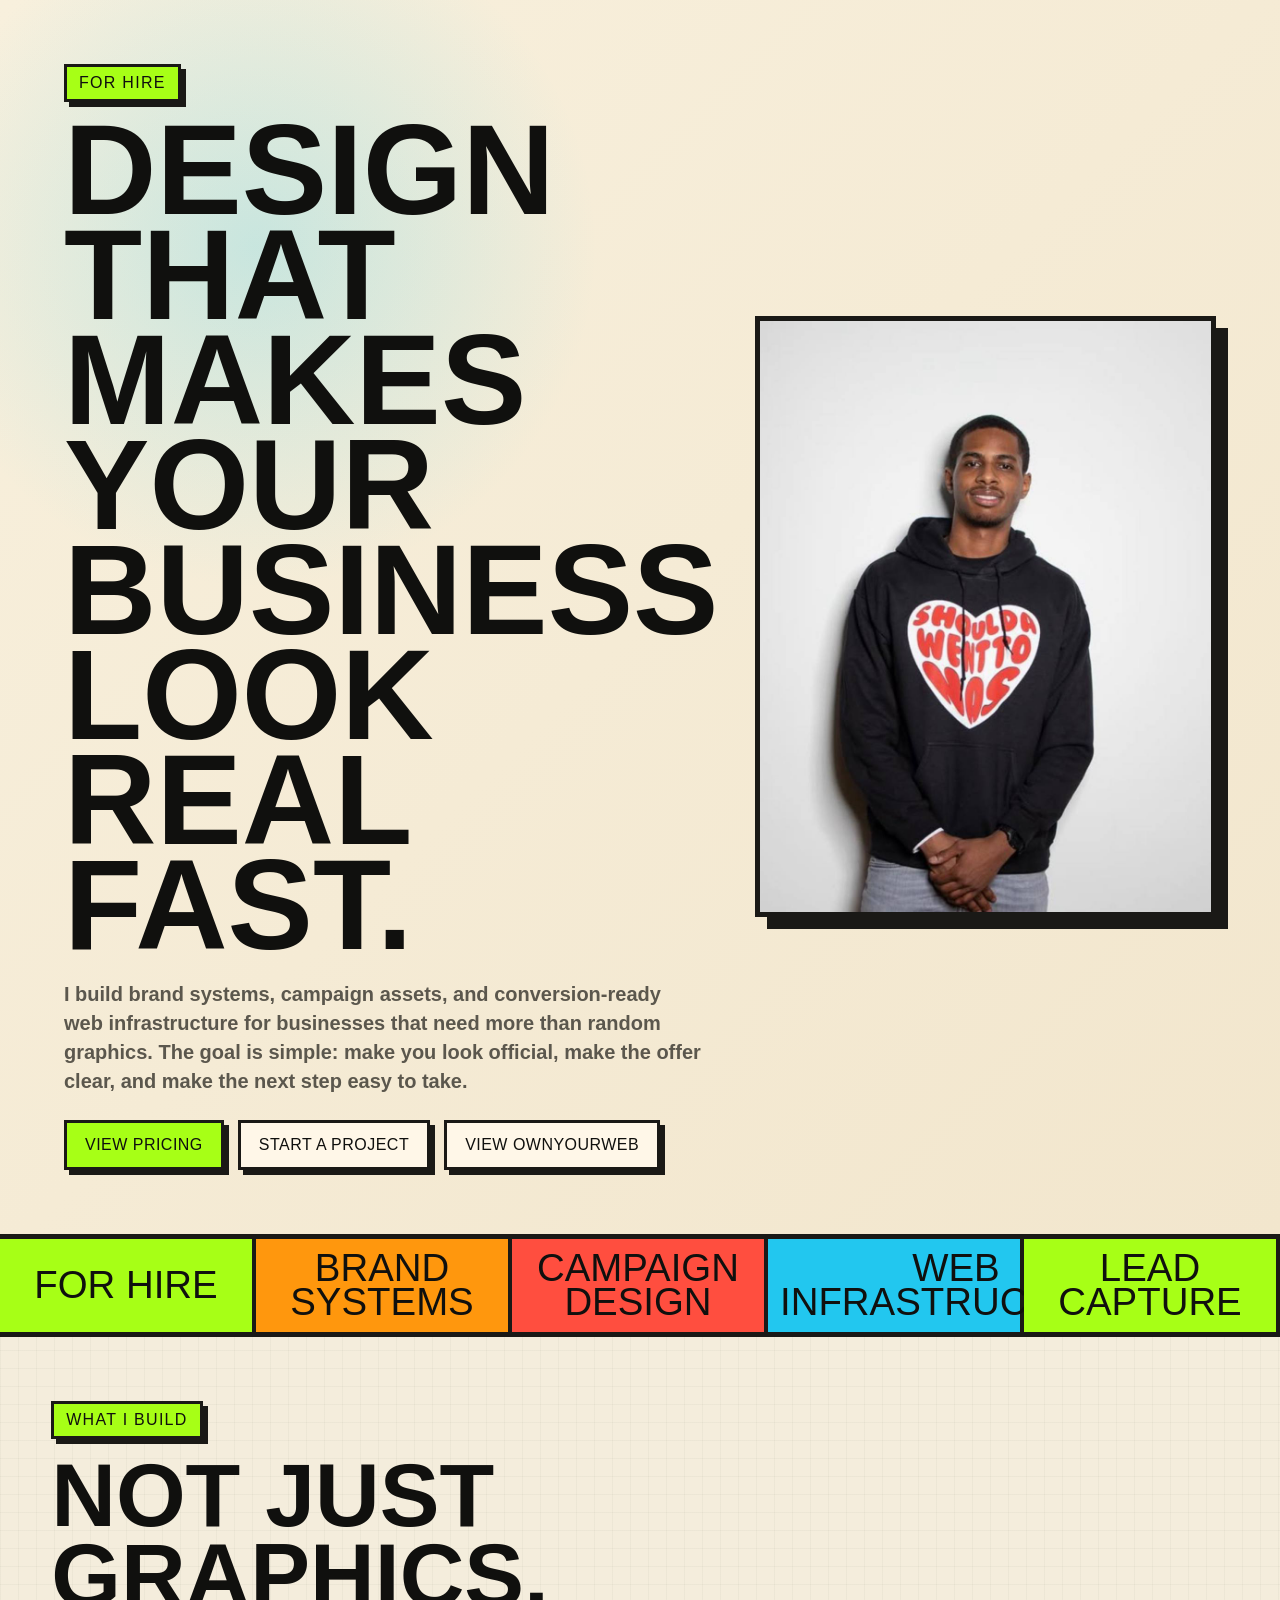
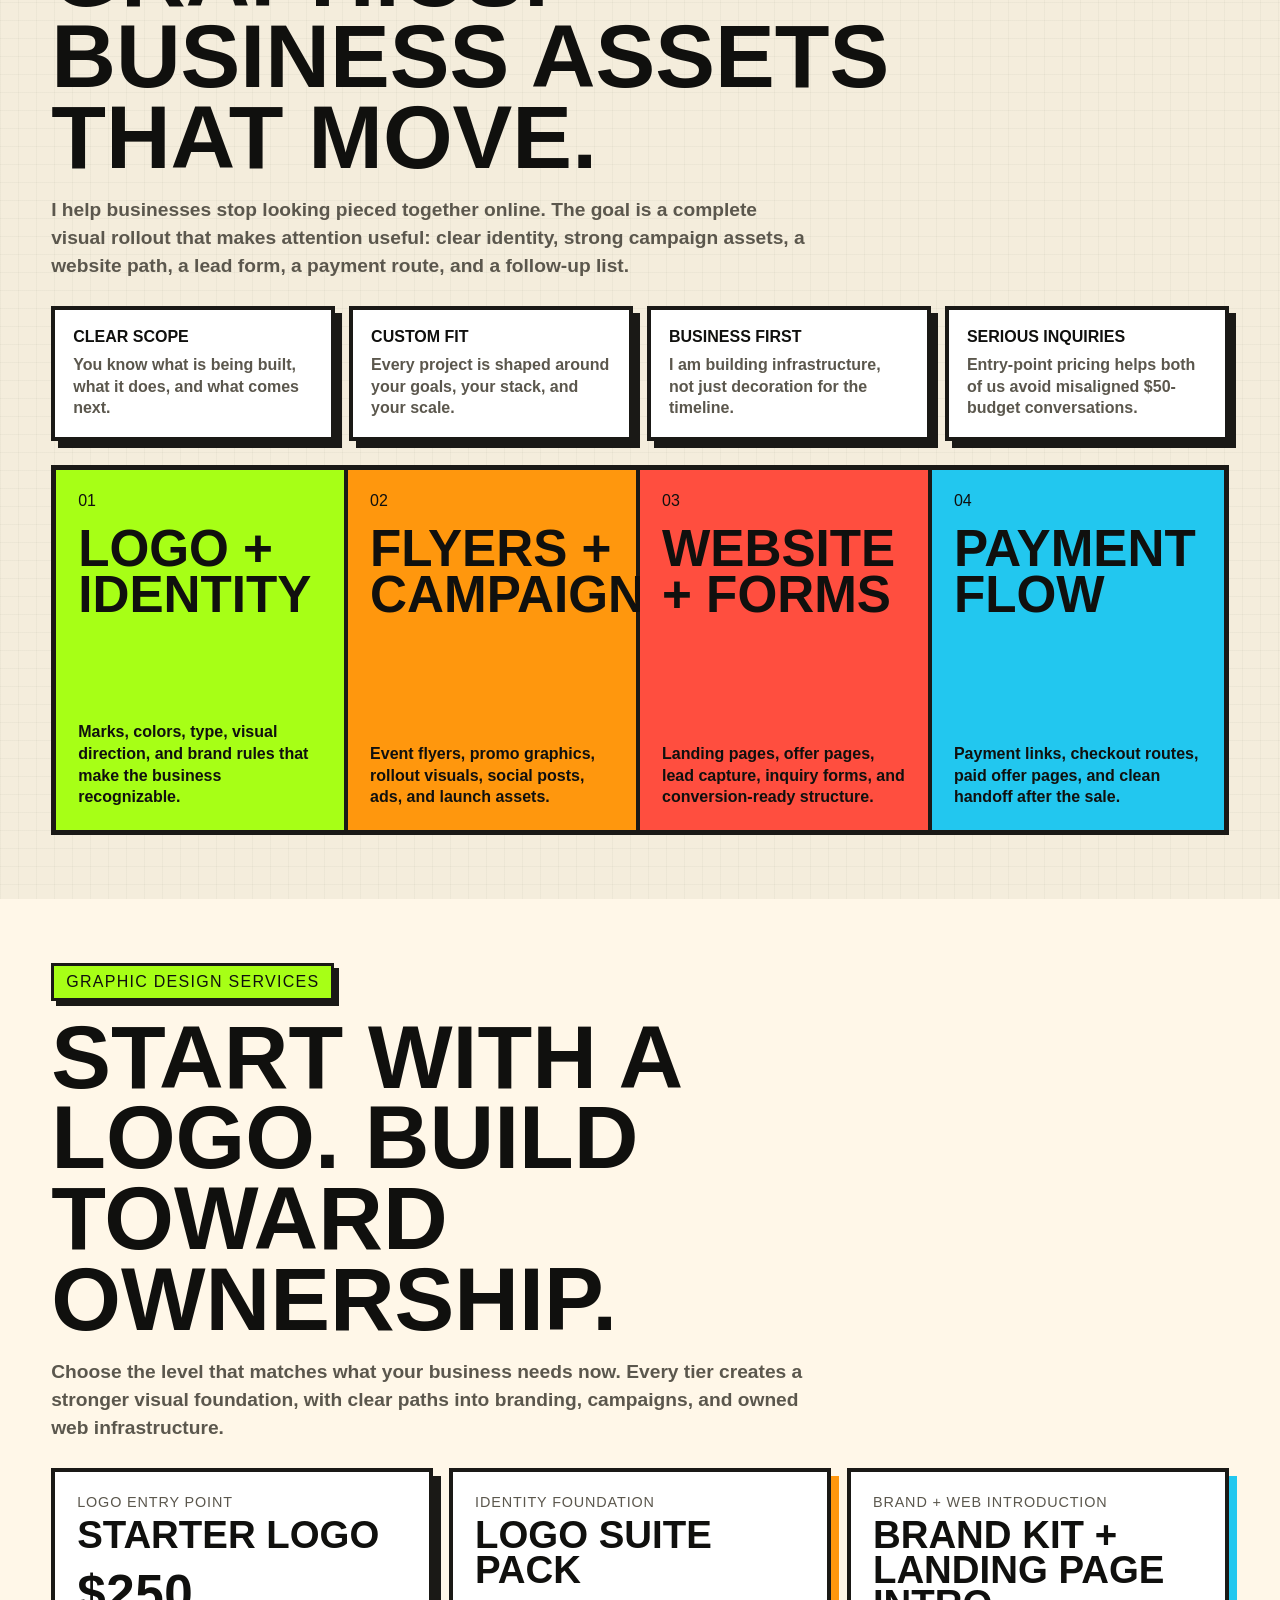
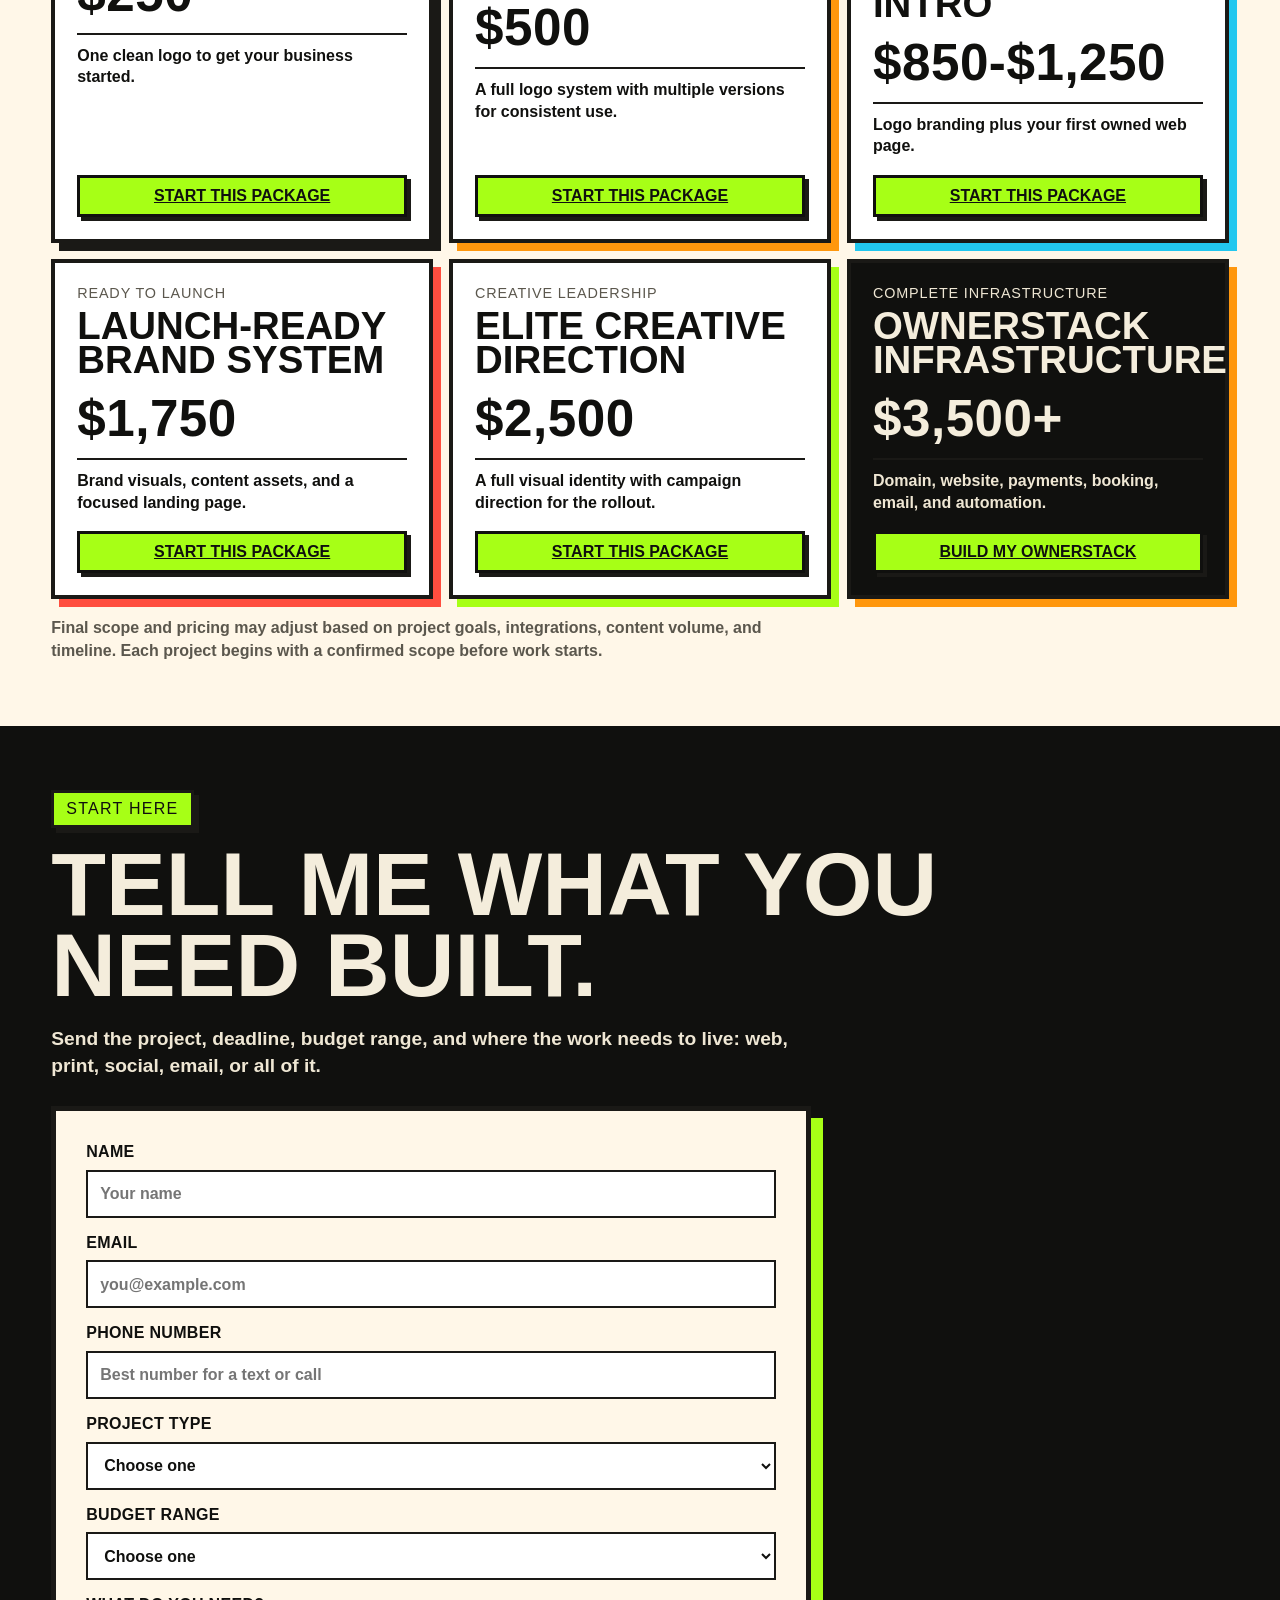
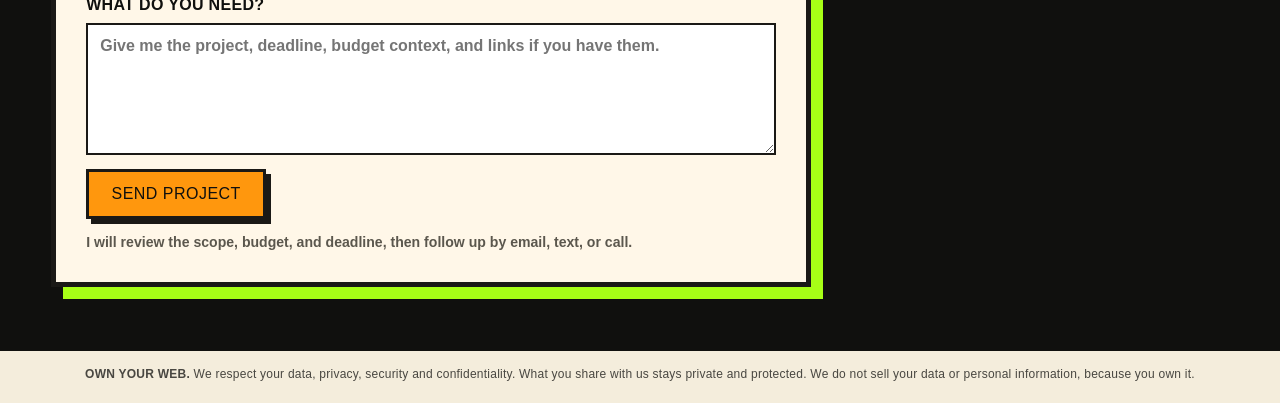
==== commit 85c001ce: "Expand footer note: data, privacy, security and confidentiality Co-Authored-By: Claude Opus 5.5 <nor" ====
--- a/for-hire.html
+++ b/for-hire.html
@@ -221,6 +221,6 @@
 
     <script src="./for-hire.js?v=20260522"></script>
   
-<p class="oyw-data-note" style="margin:0;padding:14px 20px 20px;text-align:center;font-size:12px;line-height:1.5;letter-spacing:.02em;opacity:.75;color:inherit;font-family:inherit"><strong>OWN YOUR WEB.</strong> We do not sell your data or personal information, because you own it.</p>
+<p class="oyw-data-note" style="margin:0;padding:14px 20px 20px;text-align:center;font-size:12px;line-height:1.5;letter-spacing:.02em;opacity:.75;color:inherit;font-family:inherit"><strong>OWN YOUR WEB.</strong> We respect your data, privacy, security and confidentiality. What you share with us stays private and protected. We do not sell your data or personal information, because you own it.</p>
 </body>
 </html>
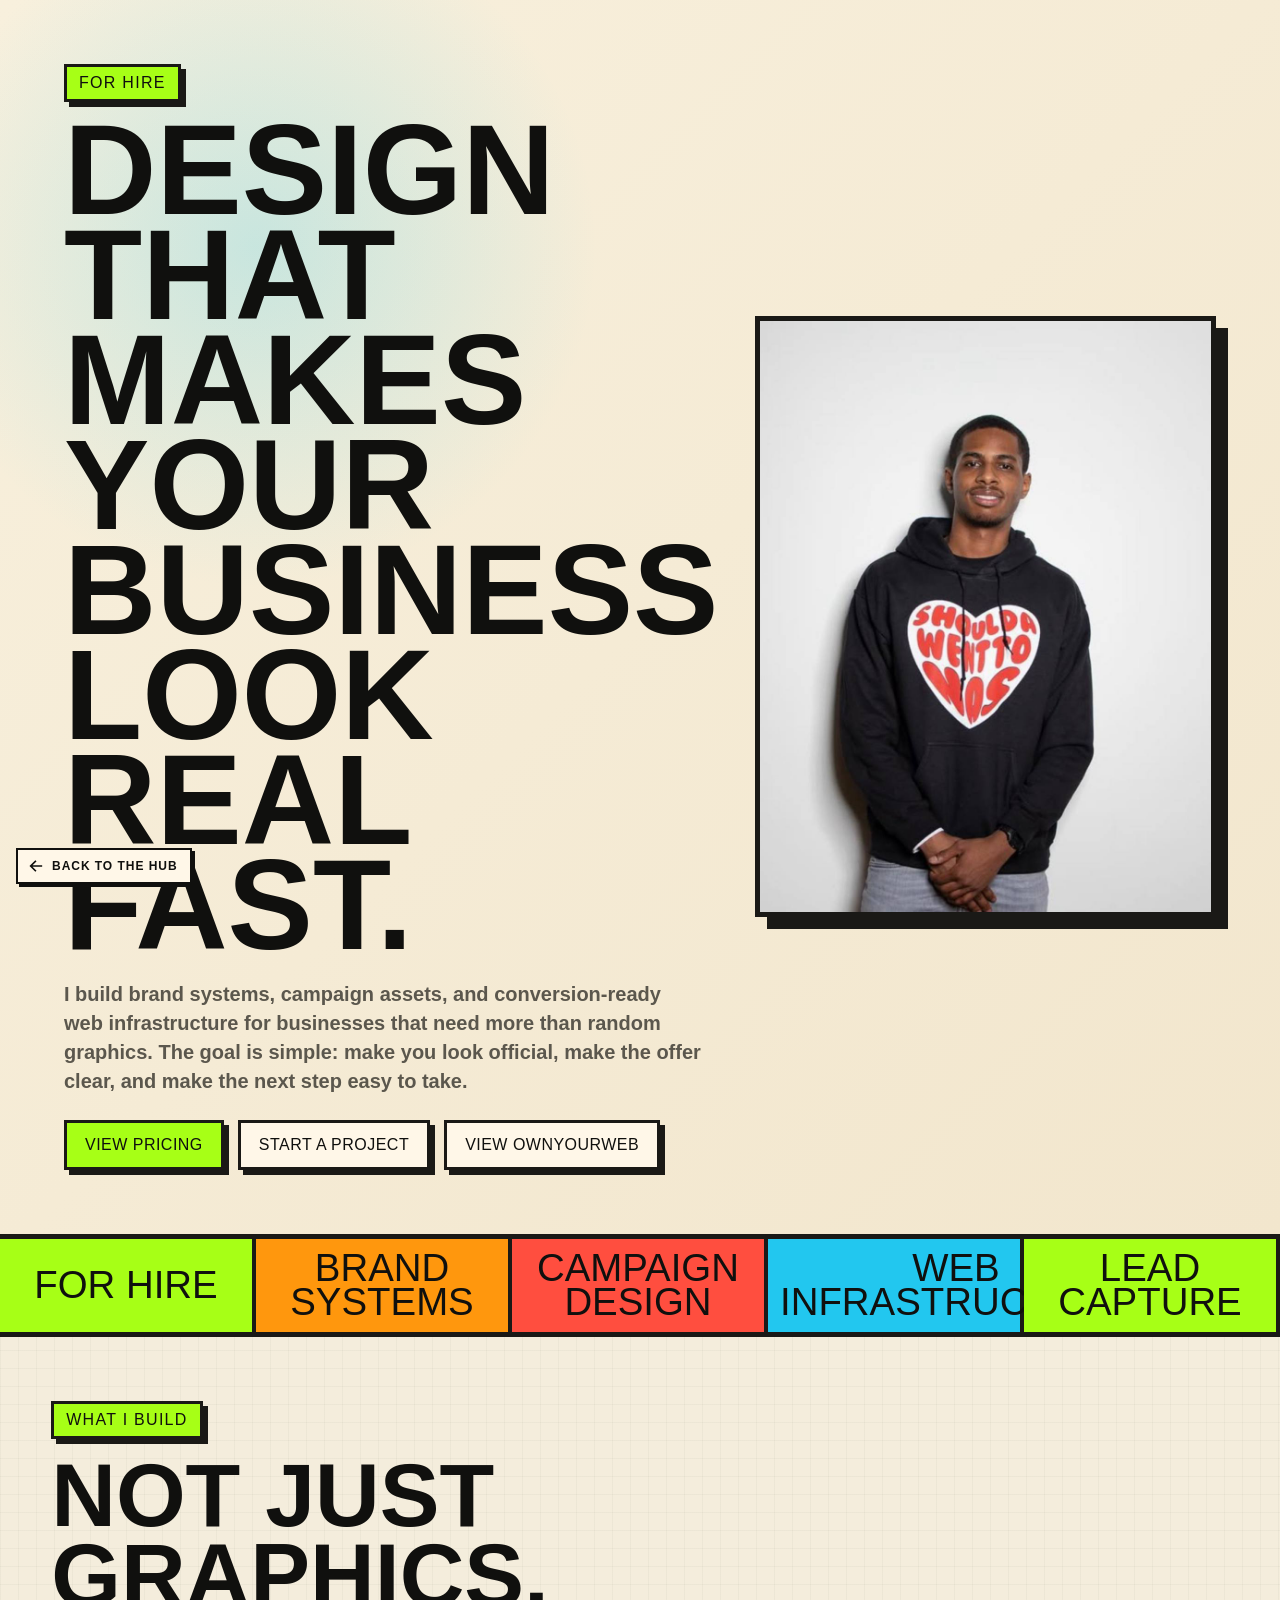
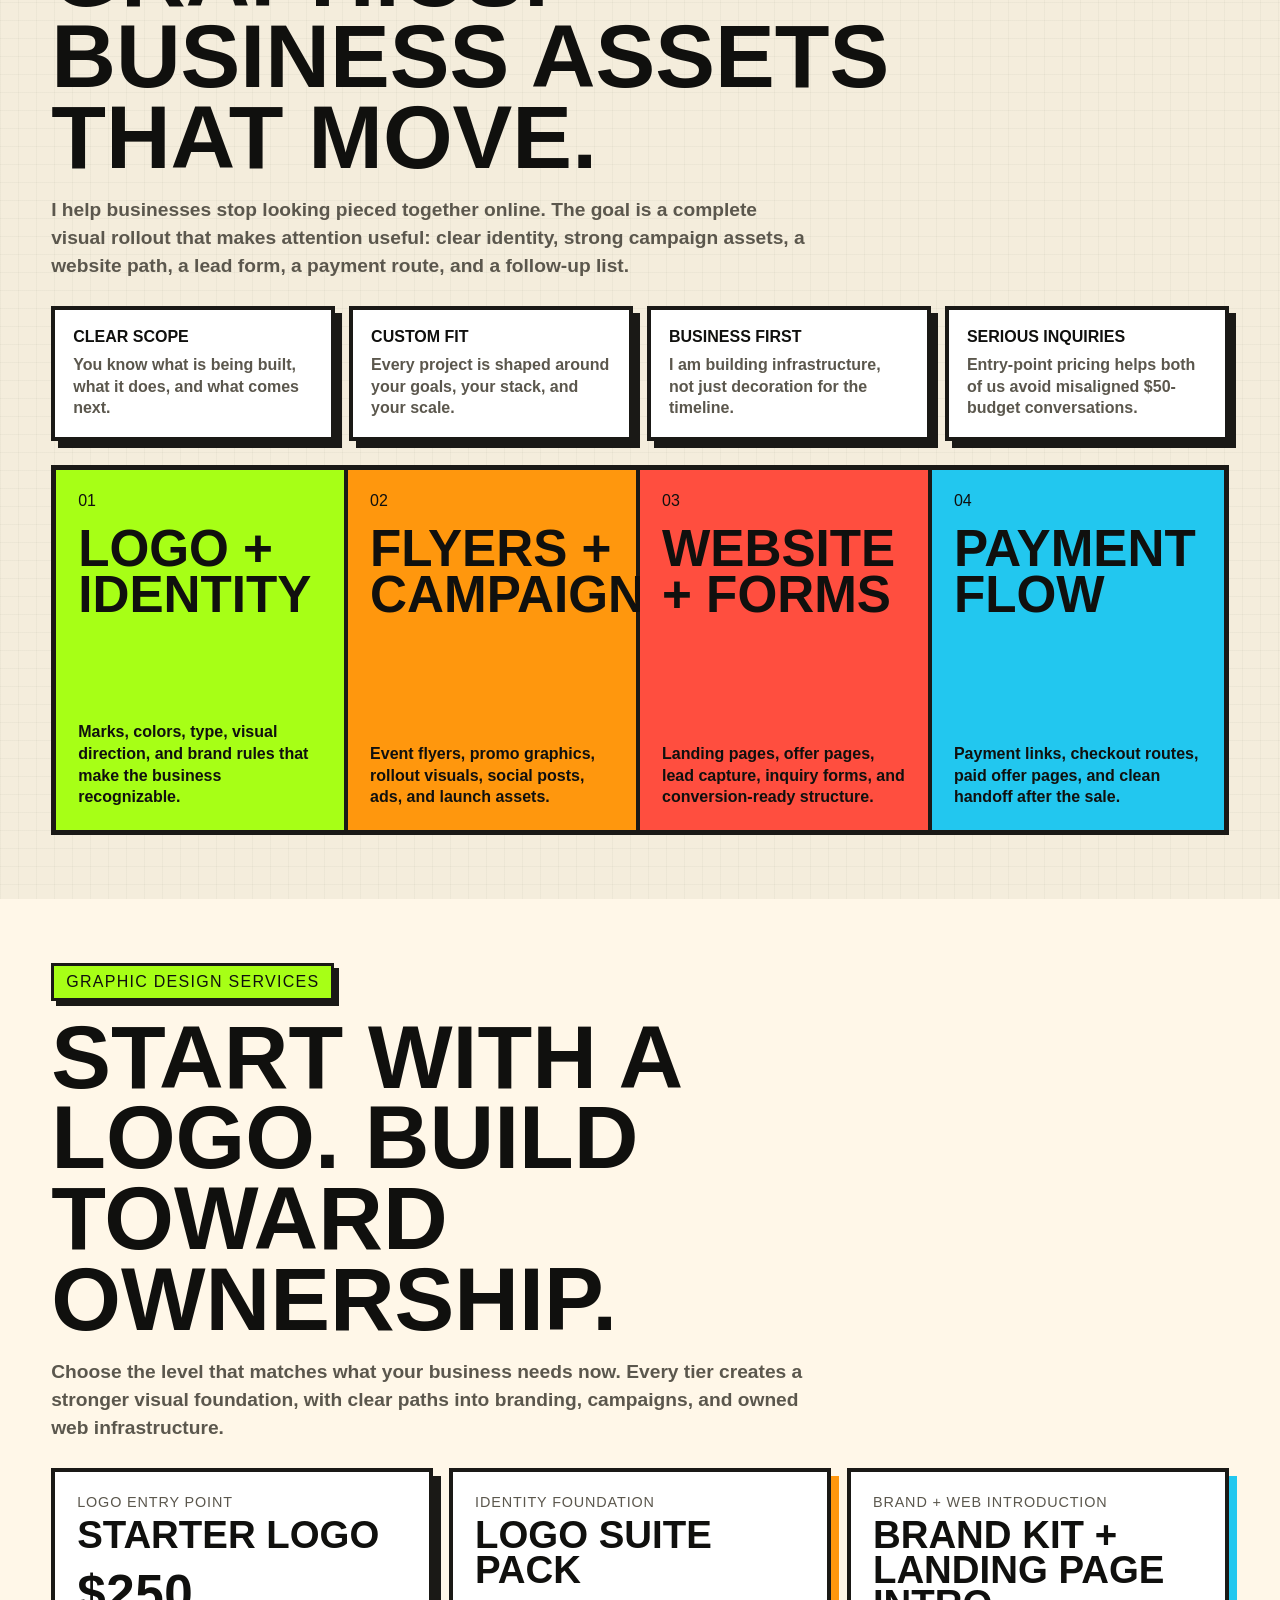
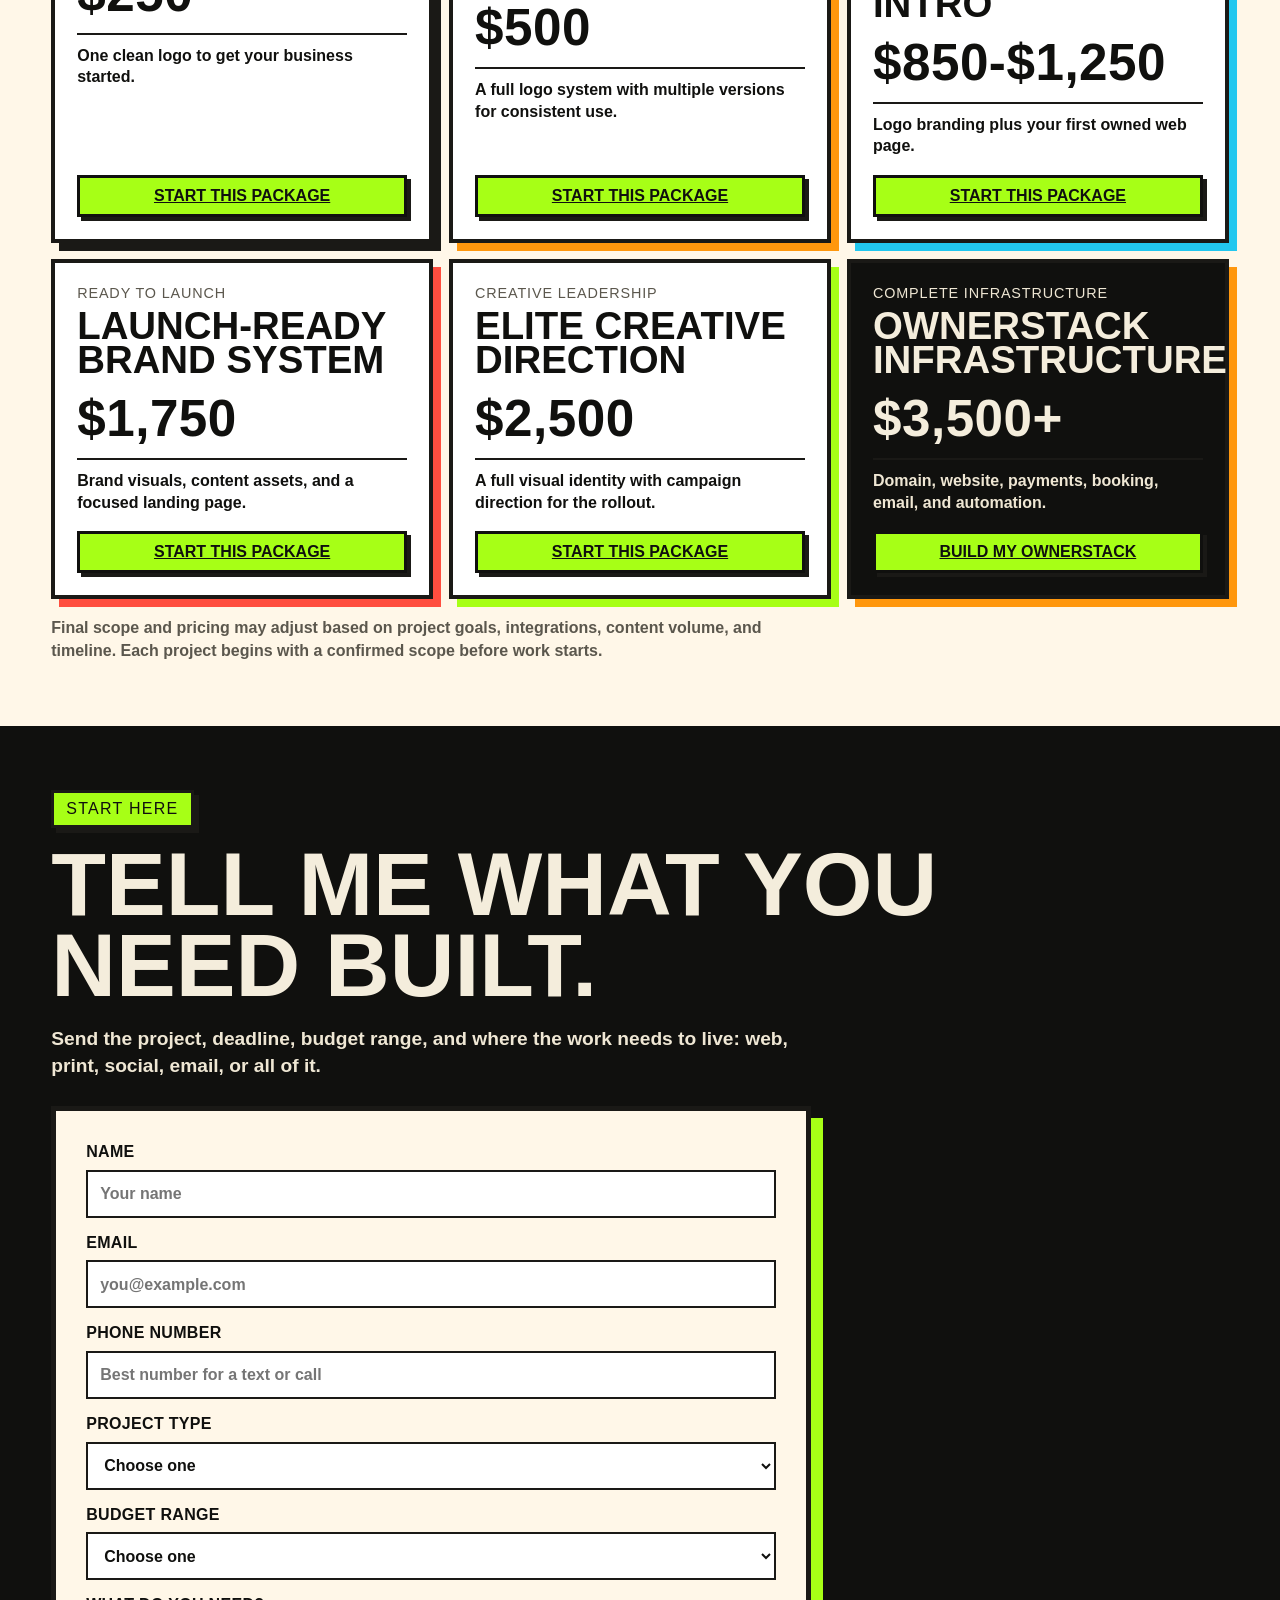
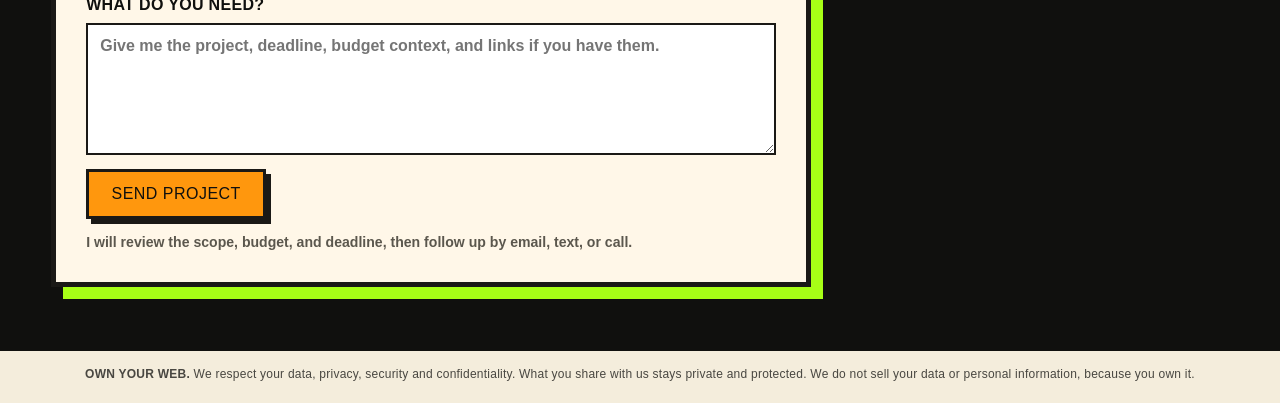
==== commit 0789ae39: "Add Back to the hub link and scroll-to-top arrow (shared hub-nav)" ====
--- a/for-hire.html
+++ b/for-hire.html
@@ -222,5 +222,6 @@
     <script src="./for-hire.js?v=20260522"></script>
   
 <p class="oyw-data-note" style="margin:0;padding:14px 20px 20px;text-align:center;font-size:12px;line-height:1.5;letter-spacing:.02em;opacity:.75;color:inherit;font-family:inherit"><strong>OWN YOUR WEB.</strong> We respect your data, privacy, security and confidentiality. What you share with us stays private and protected. We do not sell your data or personal information, because you own it.</p>
+<script src="hub-nav.js" defer data-bg="#FFF7E8" data-ink="#10100E" data-accent="#A7FF16" data-accent-ink="#10100E" data-icon="#10100E" data-font="Arial,Helvetica,sans-serif"></script>
 </body>
 </html>
